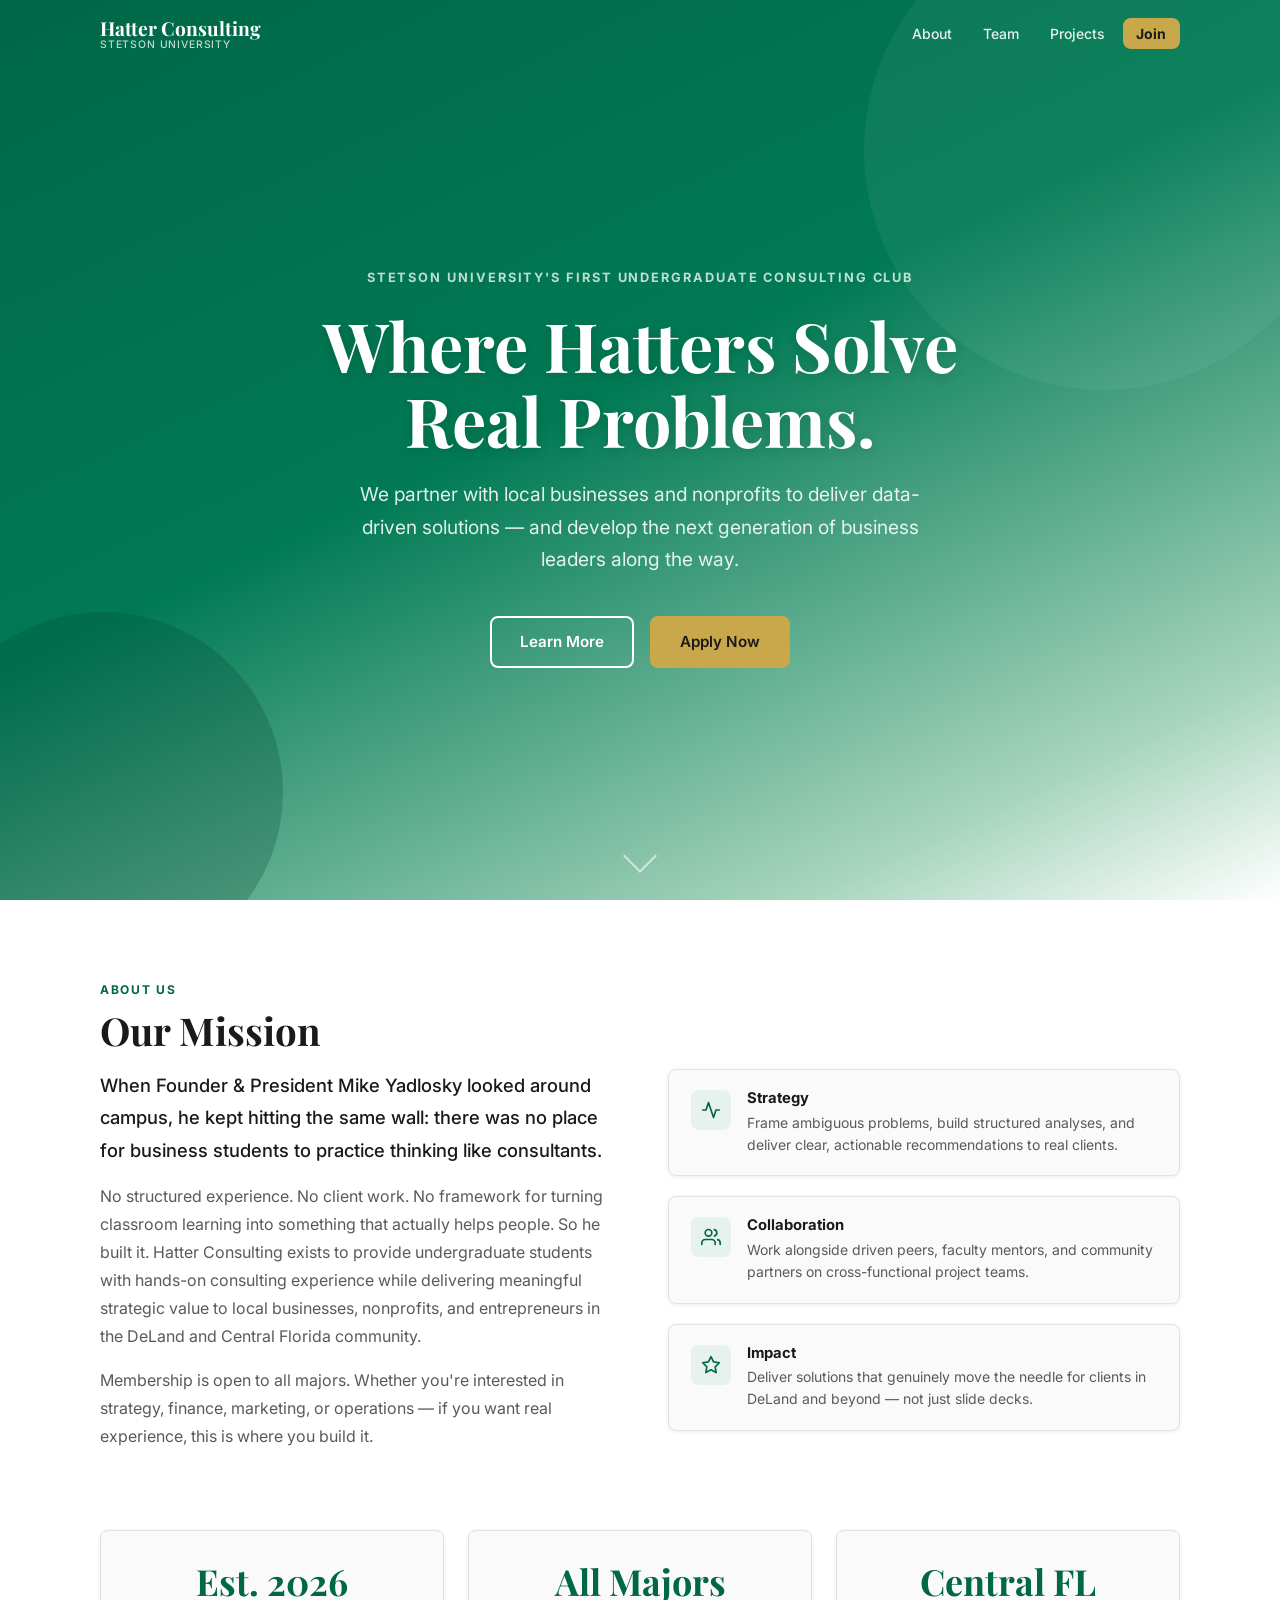
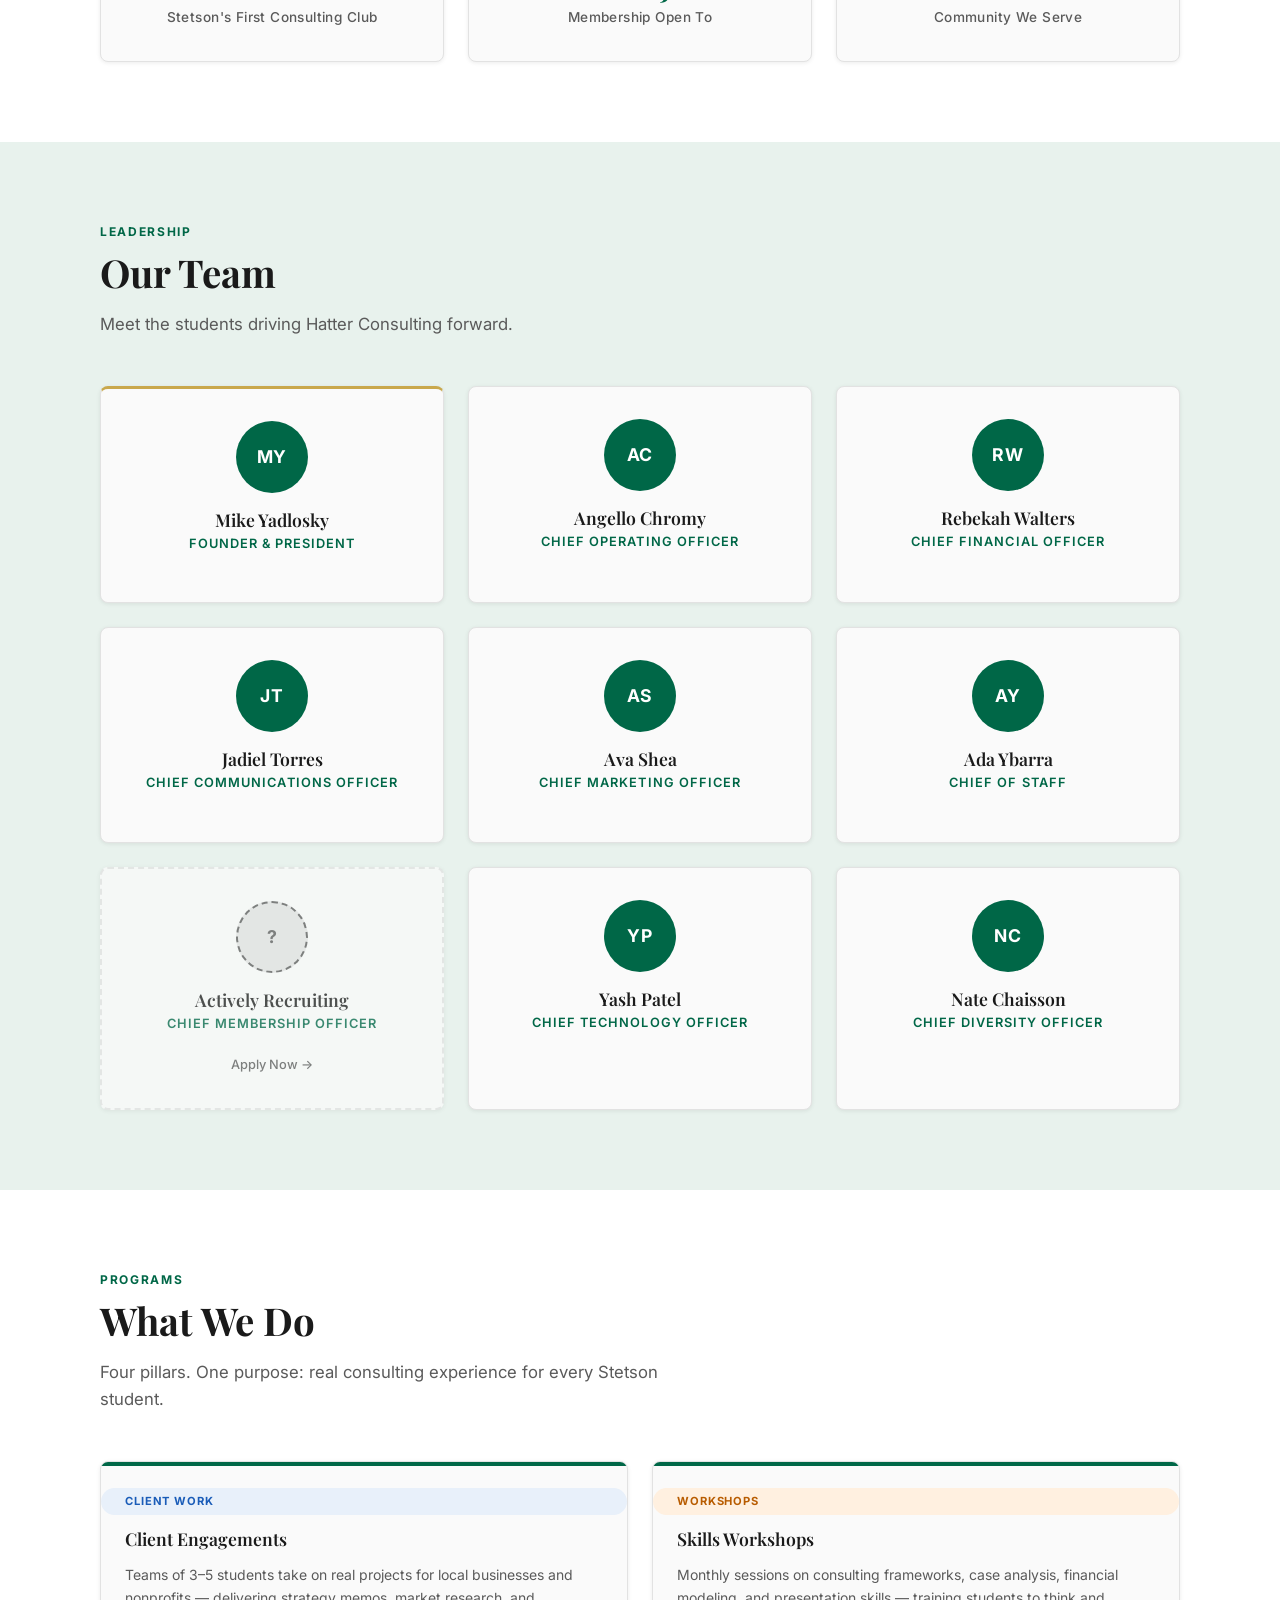
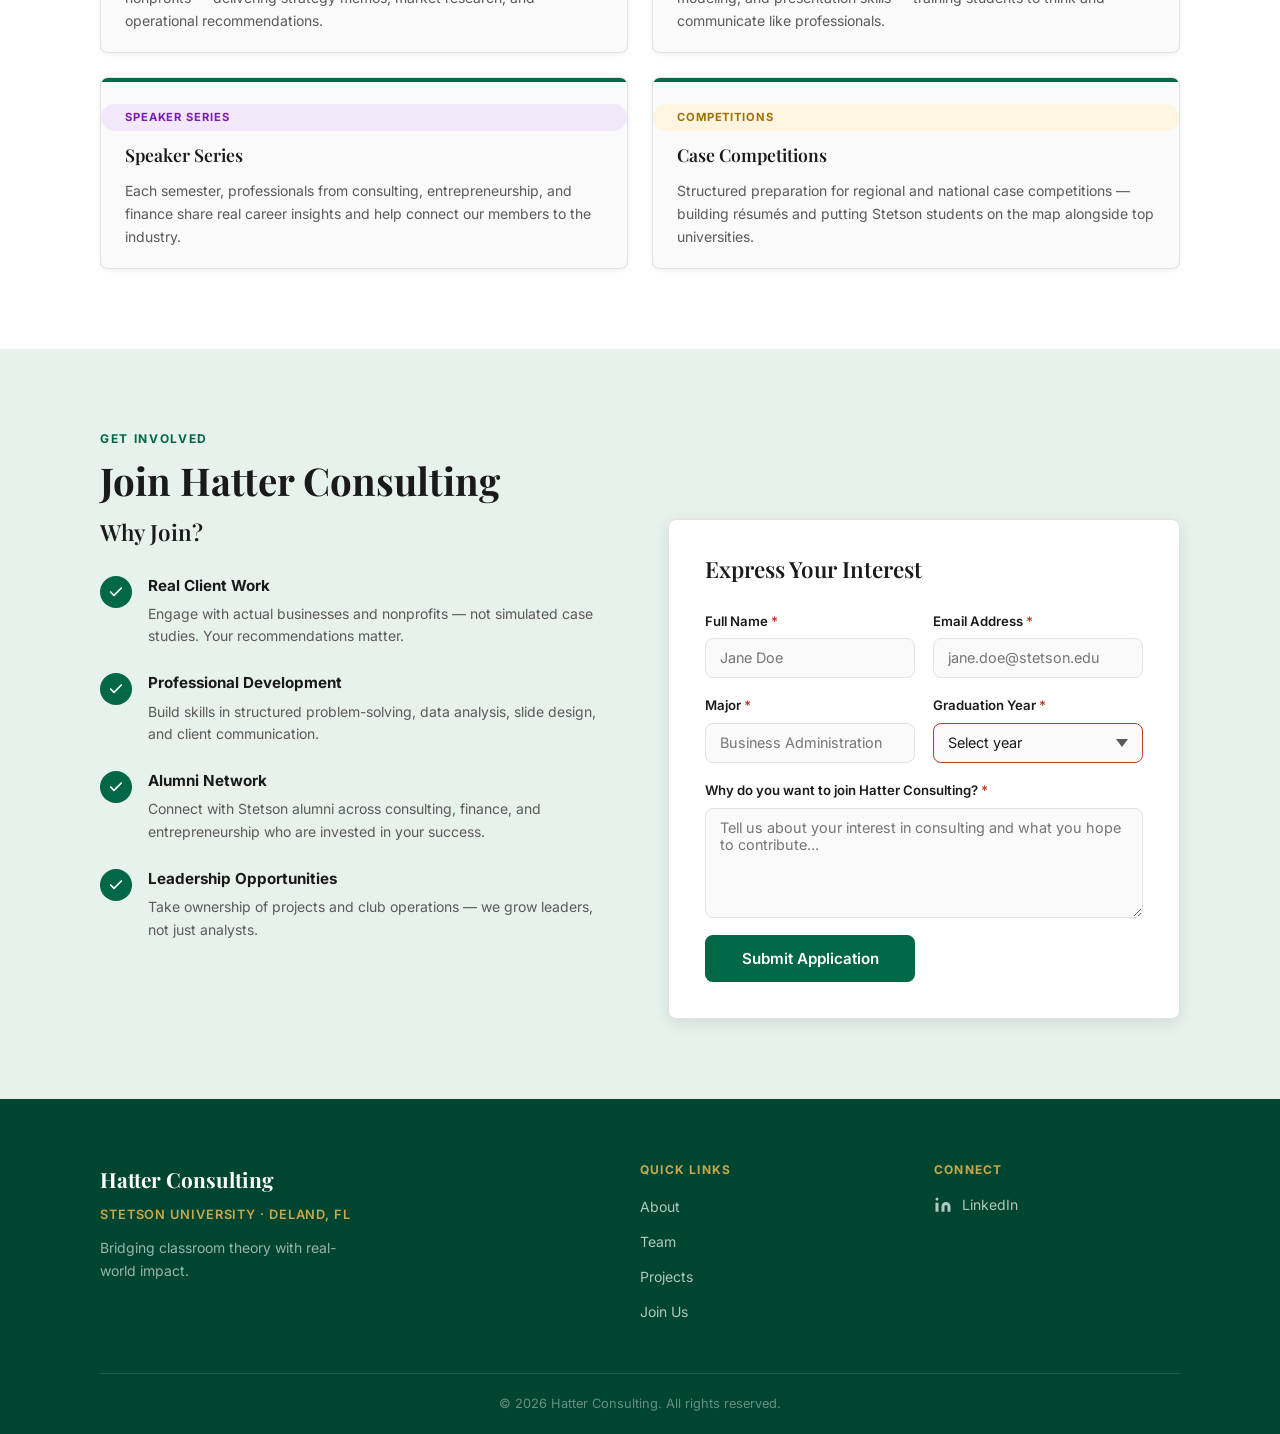
==== index.html @ ca713c76 "Remove per-member LinkedIn links and Instagram from site Not all board members have LinkedIn profile" ====
<!DOCTYPE html>
<html lang="en">
<head>
  <meta charset="UTF-8" />
  <meta name="viewport" content="width=device-width, initial-scale=1.0" />
  <title>Hatter Consulting | Stetson University</title>
  <meta name="description" content="Hatter Consulting is Stetson University's first undergraduate consulting club, bridging classroom theory with real-world business challenges." />
  <link rel="preconnect" href="https://fonts.googleapis.com" />
  <link rel="preconnect" href="https://fonts.gstatic.com" crossorigin />
  <link href="https://fonts.googleapis.com/css2?family=Inter:wght@300;400;500;600;700&family=Playfair+Display:wght@400;600;700&display=swap" rel="stylesheet" />
  <link rel="stylesheet" href="styles.css" />
</head>
<body>

  <!-- ===== NAVIGATION ===== -->
  <header class="site-header" id="site-header">
    <nav class="nav-container">
      <a href="#" class="nav-brand">
        <span class="brand-name">Hatter Consulting</span>
        <span class="brand-tagline">Stetson University</span>
      </a>
      <button class="hamburger" id="hamburger" aria-label="Toggle navigation" aria-expanded="false">
        <span class="bar"></span>
        <span class="bar"></span>
        <span class="bar"></span>
      </button>
      <ul class="nav-links" id="nav-links">
        <li><a href="#about" class="nav-link">About</a></li>
        <li><a href="#team" class="nav-link">Team</a></li>
        <li><a href="#projects" class="nav-link">Projects</a></li>
        <li><a href="#join" class="nav-link nav-link--cta">Join</a></li>
      </ul>
    </nav>
  </header>

  <main>

    <!-- ===== HERO ===== -->
    <section class="hero" id="hero">
      <div class="hero-content">
        <p class="hero-eyebrow">Stetson University's First Undergraduate Consulting Club</p>
        <h1 class="hero-headline">Where Hatters Solve<br />Real Problems.</h1>
        <p class="hero-sub">We partner with local businesses and nonprofits to deliver data-driven solutions — and develop the next generation of business leaders along the way.</p>
        <div class="hero-actions">
          <a href="#about" class="btn btn--outline">Learn More</a>
          <a href="#join" class="btn btn--gold">Apply Now</a>
        </div>
      </div>
      <div class="hero-scroll-hint" aria-hidden="true">
        <span class="scroll-arrow"></span>
      </div>
    </section>

    <!-- ===== ABOUT / MISSION ===== -->
    <section class="section section--white" id="about">
      <div class="container">
        <div class="section-label">About Us</div>
        <h2 class="section-heading">Our Mission</h2>

        <div class="about-grid">
          <div class="about-text">
            <p class="about-lead">When Founder & President Mike Yadlosky looked around campus, he kept hitting the same wall: there was no place for business students to practice thinking like consultants.</p>
            <p>No structured experience. No client work. No framework for turning classroom learning into something that actually helps people. So he built it. Hatter Consulting exists to provide undergraduate students with hands-on consulting experience while delivering meaningful strategic value to local businesses, nonprofits, and entrepreneurs in the DeLand and Central Florida community.</p>
            <p>Membership is open to all majors. Whether you're interested in strategy, finance, marketing, or operations — if you want real experience, this is where you build it.</p>
          </div>

          <div class="feature-cards">
            <div class="feature-card">
              <div class="feature-icon" aria-hidden="true">
                <svg viewBox="0 0 24 24" fill="none" stroke="currentColor" stroke-width="2" stroke-linecap="round" stroke-linejoin="round">
                  <polyline points="22 12 18 12 15 21 9 3 6 12 2 12"></polyline>
                </svg>
              </div>
              <div>
                <h3 class="feature-title">Strategy</h3>
                <p class="feature-desc">Frame ambiguous problems, build structured analyses, and deliver clear, actionable recommendations to real clients.</p>
              </div>
            </div>
            <div class="feature-card">
              <div class="feature-icon" aria-hidden="true">
                <svg viewBox="0 0 24 24" fill="none" stroke="currentColor" stroke-width="2" stroke-linecap="round" stroke-linejoin="round">
                  <path d="M17 21v-2a4 4 0 0 0-4-4H5a4 4 0 0 0-4 4v2"></path>
                  <circle cx="9" cy="7" r="4"></circle>
                  <path d="M23 21v-2a4 4 0 0 0-3-3.87"></path>
                  <path d="M16 3.13a4 4 0 0 1 0 7.75"></path>
                </svg>
              </div>
              <div>
                <h3 class="feature-title">Collaboration</h3>
                <p class="feature-desc">Work alongside driven peers, faculty mentors, and community partners on cross-functional project teams.</p>
              </div>
            </div>
            <div class="feature-card">
              <div class="feature-icon" aria-hidden="true">
                <svg viewBox="0 0 24 24" fill="none" stroke="currentColor" stroke-width="2" stroke-linecap="round" stroke-linejoin="round">
                  <polygon points="12 2 15.09 8.26 22 9.27 17 14.14 18.18 21.02 12 17.77 5.82 21.02 7 14.14 2 9.27 8.91 8.26 12 2"></polygon>
                </svg>
              </div>
              <div>
                <h3 class="feature-title">Impact</h3>
                <p class="feature-desc">Deliver solutions that genuinely move the needle for clients in DeLand and beyond — not just slide decks.</p>
              </div>
            </div>
          </div>
        </div>

        <!-- Stats -->
        <div class="stats-row">
          <div class="stat-card">
            <span class="stat-number">Est. 2026</span>
            <span class="stat-label">Stetson's First Consulting Club</span>
          </div>
          <div class="stat-card">
            <span class="stat-number">All Majors</span>
            <span class="stat-label">Membership Open To</span>
          </div>
          <div class="stat-card">
            <span class="stat-number">Central FL</span>
            <span class="stat-label">Community We Serve</span>
          </div>
        </div>
      </div>
    </section>

    <!-- ===== TEAM / LEADERSHIP ===== -->
    <section class="section section--tint" id="team">
      <div class="container">
        <div class="section-label">Leadership</div>
        <h2 class="section-heading">Our Team</h2>
        <p class="section-sub">Meet the students driving Hatter Consulting forward.</p>

        <div class="team-grid">

          <div class="team-card team-card--founder">
            <div class="avatar avatar--green">MY</div>
            <h3 class="team-name">Mike Yadlosky</h3>
            <p class="team-title">Founder &amp; President</p>
          </div>

          <div class="team-card">
            <div class="avatar avatar--green">AC</div>
            <h3 class="team-name">Angello Chromy</h3>
            <p class="team-title">Chief Operating Officer</p>
          </div>

          <div class="team-card">
            <div class="avatar avatar--green">RW</div>
            <h3 class="team-name">Rebekah Walters</h3>
            <p class="team-title">Chief Financial Officer</p>
          </div>

          <div class="team-card">
            <div class="avatar avatar--green">JT</div>
            <h3 class="team-name">Jadiel Torres</h3>
            <p class="team-title">Chief Communications Officer</p>
          </div>

          <div class="team-card">
            <div class="avatar avatar--green">AS</div>
            <h3 class="team-name">Ava Shea</h3>
            <p class="team-title">Chief Marketing Officer</p>
          </div>

          <div class="team-card">
            <div class="avatar avatar--green">AY</div>
            <h3 class="team-name">Ada Ybarra</h3>
            <p class="team-title">Chief of Staff</p>
          </div>

          <div class="team-card team-card--recruiting">
            <div class="avatar avatar--recruiting">?</div>
            <h3 class="team-name">Actively Recruiting</h3>
            <p class="team-title">Chief Membership Officer</p>
            <a href="#join" class="linkedin-link">Apply Now →</a>
          </div>

          <div class="team-card">
            <div class="avatar avatar--green">YP</div>
            <h3 class="team-name">Yash Patel</h3>
            <p class="team-title">Chief Technology Officer</p>
          </div>

          <div class="team-card">
            <div class="avatar avatar--green">NC</div>
            <h3 class="team-name">Nate Chaisson</h3>
            <p class="team-title">Chief Diversity Officer</p>
          </div>

        </div>
      </div>
    </section>

    <!-- ===== PROJECTS / CASE STUDIES ===== -->
    <section class="section section--white" id="projects">
      <div class="container">
        <div class="section-label">Programs</div>
        <h2 class="section-heading">What We Do</h2>
        <p class="section-sub">Four pillars. One purpose: real consulting experience for every Stetson student.</p>

        <div class="projects-grid pillars-grid">

          <div class="project-card">
            <div class="project-accent"></div>
            <span class="project-badge project-badge--strategy">Client Work</span>
            <h3 class="project-title">Client Engagements</h3>
            <p class="project-desc">Teams of 3–5 students take on real projects for local businesses and nonprofits — delivering strategy memos, market research, and operational recommendations.</p>
          </div>

          <div class="project-card">
            <div class="project-accent"></div>
            <span class="project-badge project-badge--operations">Workshops</span>
            <h3 class="project-title">Skills Workshops</h3>
            <p class="project-desc">Monthly sessions on consulting frameworks, case analysis, financial modeling, and presentation skills — training students to think and communicate like professionals.</p>
          </div>

          <div class="project-card">
            <div class="project-accent"></div>
            <span class="project-badge project-badge--marketing">Speaker Series</span>
            <h3 class="project-title">Speaker Series</h3>
            <p class="project-desc">Each semester, professionals from consulting, entrepreneurship, and finance share real career insights and help connect our members to the industry.</p>
          </div>

          <div class="project-card">
            <div class="project-accent"></div>
            <span class="project-badge project-badge--competition">Competitions</span>
            <h3 class="project-title">Case Competitions</h3>
            <p class="project-desc">Structured preparation for regional and national case competitions — building résumés and putting Stetson students on the map alongside top universities.</p>
          </div>

        </div>
      </div>
    </section>

    <!-- ===== JOIN / APPLY ===== -->
    <section class="section section--tint" id="join">
      <div class="container">
        <div class="section-label">Get Involved</div>
        <h2 class="section-heading">Join Hatter Consulting</h2>

        <div class="join-grid">

          <div class="join-reasons">
            <h3 class="join-sub-heading">Why Join?</h3>
            <ul class="reasons-list">
              <li class="reason-item">
                <span class="reason-icon" aria-hidden="true">
                  <svg viewBox="0 0 24 24" fill="none" stroke="currentColor" stroke-width="2.5" stroke-linecap="round" stroke-linejoin="round">
                    <polyline points="20 6 9 17 4 12"></polyline>
                  </svg>
                </span>
                <div>
                  <strong>Real Client Work</strong>
                  <p>Engage with actual businesses and nonprofits — not simulated case studies. Your recommendations matter.</p>
                </div>
              </li>
              <li class="reason-item">
                <span class="reason-icon" aria-hidden="true">
                  <svg viewBox="0 0 24 24" fill="none" stroke="currentColor" stroke-width="2.5" stroke-linecap="round" stroke-linejoin="round">
                    <polyline points="20 6 9 17 4 12"></polyline>
                  </svg>
                </span>
                <div>
                  <strong>Professional Development</strong>
                  <p>Build skills in structured problem-solving, data analysis, slide design, and client communication.</p>
                </div>
              </li>
              <li class="reason-item">
                <span class="reason-icon" aria-hidden="true">
                  <svg viewBox="0 0 24 24" fill="none" stroke="currentColor" stroke-width="2.5" stroke-linecap="round" stroke-linejoin="round">
                    <polyline points="20 6 9 17 4 12"></polyline>
                  </svg>
                </span>
                <div>
                  <strong>Alumni Network</strong>
                  <p>Connect with Stetson alumni across consulting, finance, and entrepreneurship who are invested in your success.</p>
                </div>
              </li>
              <li class="reason-item">
                <span class="reason-icon" aria-hidden="true">
                  <svg viewBox="0 0 24 24" fill="none" stroke="currentColor" stroke-width="2.5" stroke-linecap="round" stroke-linejoin="round">
                    <polyline points="20 6 9 17 4 12"></polyline>
                  </svg>
                </span>
                <div>
                  <strong>Leadership Opportunities</strong>
                  <p>Take ownership of projects and club operations — we grow leaders, not just analysts.</p>
                </div>
              </li>
            </ul>
          </div>

          <div class="join-form-wrapper">
            <h3 class="join-sub-heading">Express Your Interest</h3>
            <form class="join-form" id="join-form" novalidate>

              <div class="form-group">
                <label for="full-name" class="form-label">Full Name <span class="required" aria-hidden="true">*</span></label>
                <input type="text" id="full-name" name="full-name" class="form-input" placeholder="Jane Doe" required autocomplete="name" />
              </div>

              <div class="form-group">
                <label for="email" class="form-label">Email Address <span class="required" aria-hidden="true">*</span></label>
                <input type="email" id="email" name="email" class="form-input" placeholder="jane.doe@stetson.edu" required autocomplete="email" />
              </div>

              <div class="form-group">
                <label for="major" class="form-label">Major <span class="required" aria-hidden="true">*</span></label>
                <input type="text" id="major" name="major" class="form-input" placeholder="Business Administration" required />
              </div>

              <div class="form-group">
                <label for="grad-year" class="form-label">Graduation Year <span class="required" aria-hidden="true">*</span></label>
                <select id="grad-year" name="grad-year" class="form-select" required>
                  <option value="" disabled selected>Select year</option>
                  <option value="2025">2025</option>
                  <option value="2026">2026</option>
                  <option value="2027">2027</option>
                  <option value="2028">2028</option>
                  <option value="2029">2029</option>
                </select>
              </div>

              <div class="form-group form-group--full">
                <label for="why-join" class="form-label">Why do you want to join Hatter Consulting? <span class="required" aria-hidden="true">*</span></label>
                <textarea id="why-join" name="why-join" class="form-textarea" rows="4" placeholder="Tell us about your interest in consulting and what you hope to contribute..." required></textarea>
              </div>

              <button type="submit" class="btn btn--green btn--full">Submit Application</button>
            </form>
          </div>

        </div>
      </div>
    </section>

  </main>

  <!-- ===== FOOTER ===== -->
  <footer class="site-footer">
    <div class="container">
      <div class="footer-grid">

        <div class="footer-brand">
          <span class="footer-wordmark">Hatter Consulting</span>
          <p class="footer-sub">Stetson University · DeLand, FL</p>
          <p class="footer-tagline">Bridging classroom theory with real-world impact.</p>
        </div>

        <nav class="footer-nav" aria-label="Footer navigation">
          <h4 class="footer-nav-heading">Quick Links</h4>
          <ul class="footer-nav-list">
            <li><a href="#about" class="footer-link">About</a></li>
            <li><a href="#team" class="footer-link">Team</a></li>
            <li><a href="#projects" class="footer-link">Projects</a></li>
            <li><a href="#join" class="footer-link">Join Us</a></li>
          </ul>
        </nav>

        <div class="footer-connect">
          <h4 class="footer-nav-heading">Connect</h4>
          <div class="social-links">
            <a href="https://www.linkedin.com/company/hatter-consulting/" class="social-link" aria-label="Hatter Consulting on LinkedIn" target="_blank" rel="noopener noreferrer">
              <svg viewBox="0 0 24 24" fill="currentColor" aria-hidden="true">
                <path d="M16 8a6 6 0 0 1 6 6v7h-4v-7a2 2 0 0 0-2-2 2 2 0 0 0-2 2v7h-4v-7a6 6 0 0 1 6-6z"></path>
                <rect x="2" y="9" width="4" height="12"></rect>
                <circle cx="4" cy="4" r="2"></circle>
              </svg>
              <span>LinkedIn</span>
            </a>
          </div>
        </div>

      </div>

      <div class="footer-bottom">
        <p>&copy; 2026 Hatter Consulting. All rights reserved.</p>
      </div>
    </div>
  </footer>

  <script src="script.js"></script>
</body>
</html>
---- styles.css ----
/* =============================================
   HATTER CONSULTING — styles.css
   Color palette:
     Green:      #006747
     Light tint: #e8f2ed
     Gold:       #c9a84c
     Off-white:  #fafafa
     Dark green: #004530 (footer)
   ============================================= */

/* ---- Reset & Base ---- */
*, *::before, *::after {
  box-sizing: border-box;
  margin: 0;
  padding: 0;
}

html {
  scroll-behavior: smooth;
  font-size: 16px;
}

body {
  font-family: 'Inter', system-ui, -apple-system, sans-serif;
  color: #1a1a1a;
  background-color: #ffffff;
  line-height: 1.6;
  -webkit-font-smoothing: antialiased;
}

h1, h2, h3, h4 {
  font-family: 'Playfair Display', Georgia, serif;
  line-height: 1.2;
}

img {
  max-width: 100%;
  display: block;
}

a {
  color: inherit;
  text-decoration: none;
}

ul {
  list-style: none;
}

/* ---- CSS Custom Properties ---- */
:root {
  --green:       #006747;
  --green-dark:  #004530;
  --green-light: #e8f2ed;
  --green-mid:   #007a54;
  --gold:        #c9a84c;
  --gold-dark:   #b8932e;
  --off-white:   #fafafa;
  --text:        #1a1a1a;
  --text-muted:  #5a5a5a;
  --border:      #e2e2e2;
  --shadow-sm:   0 1px 4px rgba(0,0,0,0.08);
  --shadow-md:   0 4px 16px rgba(0,0,0,0.10);
  --shadow-lg:   0 8px 32px rgba(0,0,0,0.13);
  --radius:      8px;
  --nav-height:  68px;
  --transition:  0.22s ease;
}

/* ---- Container ---- */
.container {
  width: 100%;
  max-width: 1120px;
  margin: 0 auto;
  padding: 0 1.25rem;
}

/* ---- Utility ---- */
.section {
  padding: 5rem 0;
}

.section--white {
  background-color: #ffffff;
}

.section--tint {
  background-color: var(--green-light);
}

.section-label {
  font-family: 'Inter', sans-serif;
  font-size: 0.75rem;
  font-weight: 700;
  letter-spacing: 0.14em;
  text-transform: uppercase;
  color: var(--green);
  margin-bottom: 0.5rem;
}

.section-heading {
  font-size: clamp(1.75rem, 3vw, 2.5rem);
  color: var(--text);
  margin-bottom: 1rem;
}

.section-sub {
  font-size: 1.05rem;
  color: var(--text-muted);
  max-width: 560px;
  margin-bottom: 3rem;
}

/* ---- Buttons ---- */
.btn {
  display: inline-block;
  padding: 0.75rem 1.75rem;
  border-radius: var(--radius);
  font-family: 'Inter', sans-serif;
  font-size: 0.95rem;
  font-weight: 600;
  cursor: pointer;
  transition: background var(--transition), color var(--transition),
              border-color var(--transition), transform var(--transition),
              box-shadow var(--transition);
  border: 2px solid transparent;
  text-align: center;
}

.btn--outline {
  background: transparent;
  border-color: #ffffff;
  color: #ffffff;
}
.btn--outline:hover {
  background: rgba(255,255,255,0.15);
  transform: translateY(-2px);
}

.btn--gold {
  background: var(--gold);
  border-color: var(--gold);
  color: #1a1a1a;
}
.btn--gold:hover {
  background: var(--gold-dark);
  border-color: var(--gold-dark);
  transform: translateY(-2px);
  box-shadow: 0 6px 20px rgba(201,168,76,0.35);
}

.btn--green {
  background: var(--green);
  border-color: var(--green);
  color: #ffffff;
}
.btn--green:hover {
  background: var(--green-dark);
  border-color: var(--green-dark);
  transform: translateY(-2px);
  box-shadow: 0 6px 20px rgba(0,103,71,0.30);
}

.btn--full {
  width: 100%;
}

/* =============================================
   NAVIGATION
   ============================================= */
.site-header {
  position: fixed;
  top: 0;
  left: 0;
  right: 0;
  z-index: 1000;
  height: var(--nav-height);
  transition: background var(--transition), box-shadow var(--transition);
}

.site-header.scrolled {
  background: #ffffff;
  box-shadow: 0 2px 0 var(--green), var(--shadow-sm);
}

.nav-container {
  display: flex;
  align-items: center;
  justify-content: space-between;
  height: 100%;
  max-width: 1120px;
  margin: 0 auto;
  padding: 0 1.25rem;
}

.nav-brand {
  display: flex;
  flex-direction: column;
  line-height: 1.1;
  text-decoration: none;
}

.brand-name {
  font-family: 'Playfair Display', serif;
  font-size: 1.2rem;
  font-weight: 700;
  color: #ffffff;
  transition: color var(--transition);
}

.site-header.scrolled .brand-name {
  color: var(--green);
}

.brand-tagline {
  font-family: 'Inter', sans-serif;
  font-size: 0.65rem;
  font-weight: 500;
  letter-spacing: 0.08em;
  text-transform: uppercase;
  color: rgba(255,255,255,0.75);
  transition: color var(--transition);
}

.site-header.scrolled .brand-tagline {
  color: var(--text-muted);
}

.nav-links {
  display: flex;
  align-items: center;
  gap: 0.25rem;
}

.nav-link {
  font-family: 'Inter', sans-serif;
  font-size: 0.875rem;
  font-weight: 500;
  color: rgba(255,255,255,0.9);
  padding: 0.45rem 0.85rem;
  border-radius: var(--radius);
  transition: color var(--transition), background var(--transition);
  text-decoration: none;
}

.nav-link:hover {
  color: #ffffff;
  background: rgba(255,255,255,0.12);
}

.site-header.scrolled .nav-link {
  color: var(--text);
}

.site-header.scrolled .nav-link:hover {
  color: var(--green);
  background: var(--green-light);
}

.nav-link--cta {
  background: var(--gold);
  color: #1a1a1a !important;
  font-weight: 600;
}

.nav-link--cta:hover {
  background: var(--gold-dark) !important;
  color: #1a1a1a !important;
}

/* Hamburger */
.hamburger {
  display: none;
  flex-direction: column;
  justify-content: center;
  gap: 5px;
  background: none;
  border: none;
  cursor: pointer;
  padding: 0.4rem;
  border-radius: 4px;
  transition: background var(--transition);
}

.hamburger:hover {
  background: rgba(255,255,255,0.12);
}

.site-header.scrolled .hamburger:hover {
  background: var(--green-light);
}

.bar {
  display: block;
  width: 22px;
  height: 2px;
  background: #ffffff;
  border-radius: 2px;
  transition: transform var(--transition), opacity var(--transition), background var(--transition);
}

.site-header.scrolled .bar {
  background: var(--text);
}

.hamburger.open .bar:nth-child(1) {
  transform: translateY(7px) rotate(45deg);
}
.hamburger.open .bar:nth-child(2) {
  opacity: 0;
}
.hamburger.open .bar:nth-child(3) {
  transform: translateY(-7px) rotate(-45deg);
}

/* =============================================
   HERO
   ============================================= */
.hero {
  min-height: 100vh;
  display: flex;
  align-items: center;
  justify-content: center;
  position: relative;
  background: linear-gradient(155deg, var(--green) 0%, var(--green-mid) 45%, #a8d5be 85%, #ffffff 100%);
  overflow: hidden;
  padding: calc(var(--nav-height) + 2rem) 1.25rem 4rem;
  text-align: center;
}

/* Decorative background shapes */
.hero::before {
  content: '';
  position: absolute;
  top: -10%;
  right: -5%;
  width: 480px;
  height: 480px;
  background: rgba(255,255,255,0.05);
  border-radius: 50%;
  pointer-events: none;
}

.hero::after {
  content: '';
  position: absolute;
  bottom: -8%;
  left: -6%;
  width: 360px;
  height: 360px;
  background: rgba(0,69,48,0.25);
  border-radius: 50%;
  pointer-events: none;
}

.hero-content {
  position: relative;
  z-index: 1;
  max-width: 760px;
  margin: 0 auto;
}

.hero-eyebrow {
  font-family: 'Inter', sans-serif;
  font-size: 0.8rem;
  font-weight: 700;
  letter-spacing: 0.15em;
  text-transform: uppercase;
  color: rgba(255,255,255,0.75);
  margin-bottom: 1.25rem;
}

.hero-headline {
  font-size: clamp(2.5rem, 6vw, 4.25rem);
  font-weight: 700;
  color: #ffffff;
  margin-bottom: 1.25rem;
  line-height: 1.1;
  text-shadow: 0 2px 12px rgba(0,0,0,0.15);
}

.hero-sub {
  font-size: clamp(1rem, 2vw, 1.2rem);
  color: rgba(255,255,255,0.88);
  max-width: 560px;
  margin: 0 auto 2.5rem;
  line-height: 1.7;
}

.hero-actions {
  display: flex;
  gap: 1rem;
  justify-content: center;
  flex-wrap: wrap;
}

/* Scroll hint */
.hero-scroll-hint {
  position: absolute;
  bottom: 2rem;
  left: 50%;
  transform: translateX(-50%);
  z-index: 1;
}

.scroll-arrow {
  display: block;
  width: 24px;
  height: 24px;
  border-right: 2px solid rgba(255,255,255,0.6);
  border-bottom: 2px solid rgba(255,255,255,0.6);
  transform: rotate(45deg);
  animation: bounce 1.6s infinite;
  margin: 0 auto;
}

@keyframes bounce {
  0%, 100% { transform: rotate(45deg) translateY(0); opacity: 1; }
  50%       { transform: rotate(45deg) translateY(6px); opacity: 0.5; }
}

/* =============================================
   ABOUT / MISSION
   ============================================= */
.about-grid {
  display: grid;
  grid-template-columns: 1fr 1fr;
  gap: 3.5rem;
  align-items: start;
  margin-bottom: 4rem;
}

.about-text p {
  color: var(--text-muted);
  margin-bottom: 1rem;
  line-height: 1.75;
}

.about-lead {
  font-size: 1.15rem !important;
  color: var(--text) !important;
  font-weight: 500;
}

/* Feature cards */
.feature-cards {
  display: flex;
  flex-direction: column;
  gap: 1.25rem;
}

.feature-card {
  background: var(--off-white);
  border-radius: var(--radius);
  padding: 1.25rem 1.35rem;
  display: flex;
  gap: 1rem;
  align-items: flex-start;
  box-shadow: var(--shadow-sm);
  transition: transform var(--transition), box-shadow var(--transition);
  border: 1px solid var(--border);
}

.feature-card:hover {
  transform: translateY(-3px);
  box-shadow: var(--shadow-md);
}

.feature-icon {
  flex-shrink: 0;
  width: 40px;
  height: 40px;
  background: var(--green-light);
  border-radius: 8px;
  display: flex;
  align-items: center;
  justify-content: center;
  color: var(--green);
}

.feature-icon svg {
  width: 20px;
  height: 20px;
}

.feature-title {
  font-family: 'Inter', sans-serif;
  font-size: 0.925rem;
  font-weight: 700;
  color: var(--text);
  margin-bottom: 0.25rem;
}

.feature-desc {
  font-size: 0.875rem;
  color: var(--text-muted);
  line-height: 1.55;
}

/* Stats */
.stats-row {
  display: grid;
  grid-template-columns: repeat(3, 1fr);
  gap: 1.5rem;
}

.stat-card {
  background: var(--off-white);
  border-radius: var(--radius);
  padding: 2rem 1.5rem;
  text-align: center;
  border: 1px solid var(--border);
  box-shadow: var(--shadow-sm);
  transition: transform var(--transition), box-shadow var(--transition);
}

.stat-card:hover {
  transform: translateY(-3px);
  box-shadow: var(--shadow-md);
}

.stat-number {
  display: block;
  font-family: 'Playfair Display', serif;
  font-size: 2.25rem;
  font-weight: 700;
  color: var(--green);
  line-height: 1;
  margin-bottom: 0.5rem;
}

.stat-label {
  display: block;
  font-family: 'Inter', sans-serif;
  font-size: 0.85rem;
  font-weight: 500;
  color: var(--text-muted);
  letter-spacing: 0.03em;
}

/* =============================================
   TEAM / LEADERSHIP
   ============================================= */
.team-grid {
  display: grid;
  grid-template-columns: repeat(3, 1fr);
  gap: 1.5rem;
}

.team-card {
  background: var(--off-white);
  border-radius: var(--radius);
  padding: 2rem 1.5rem;
  text-align: center;
  border: 1px solid var(--border);
  box-shadow: var(--shadow-sm);
  transition: transform var(--transition), box-shadow var(--transition);
}

.team-card:hover {
  transform: translateY(-4px);
  box-shadow: var(--shadow-md);
}

.avatar {
  width: 72px;
  height: 72px;
  border-radius: 50%;
  display: flex;
  align-items: center;
  justify-content: center;
  font-family: 'Inter', sans-serif;
  font-size: 1.1rem;
  font-weight: 700;
  letter-spacing: 0.03em;
  margin: 0 auto 1rem;
}

.avatar--green {
  background: var(--green);
  color: #ffffff;
}

.avatar--recruiting {
  background: var(--border);
  color: var(--text-muted);
  border: 2px dashed var(--text-muted);
}

.team-card--recruiting {
  border: 2px dashed var(--border);
  opacity: 0.75;
}

.team-card--founder {
  border-top: 3px solid var(--gold);
}

.team-name {
  font-family: 'Playfair Display', serif;
  font-size: 1.1rem;
  font-weight: 600;
  color: var(--text);
  margin-bottom: 0.25rem;
}

.team-title {
  font-family: 'Inter', sans-serif;
  font-size: 0.8rem;
  font-weight: 600;
  text-transform: uppercase;
  letter-spacing: 0.08em;
  color: var(--green);
  margin-bottom: 1rem;
}

.linkedin-link {
  display: inline-flex;
  align-items: center;
  gap: 0.4rem;
  font-family: 'Inter', sans-serif;
  font-size: 0.8rem;
  font-weight: 500;
  color: var(--text-muted);
  text-decoration: none;
  transition: color var(--transition);
}

.linkedin-link svg {
  width: 15px;
  height: 15px;
}

.linkedin-link:hover {
  color: var(--green);
}

/* =============================================
   PROJECTS
   ============================================= */
.projects-grid {
  display: grid;
  grid-template-columns: repeat(3, 1fr);
}

.pillars-grid {
  grid-template-columns: repeat(2, 1fr);
  gap: 1.5rem;
}

.project-card {
  background: var(--off-white);
  border-radius: var(--radius);
  overflow: hidden;
  border: 1px solid var(--border);
  box-shadow: var(--shadow-sm);
  display: flex;
  flex-direction: column;
  transition: transform var(--transition), box-shadow var(--transition);
}

.project-card:hover {
  transform: translateY(-4px);
  box-shadow: var(--shadow-md);
}

.project-accent {
  height: 4px;
  background: var(--green);
}

.project-card > *:not(.project-accent) {
  padding-left: 1.5rem;
  padding-right: 1.5rem;
}

.project-badge {
  display: inline-block;
  margin-top: 1.35rem;
  padding: 0.3rem 0.8rem;
  border-radius: 99px;
  font-family: 'Inter', sans-serif;
  font-size: 0.7rem;
  font-weight: 700;
  letter-spacing: 0.08em;
  text-transform: uppercase;
  margin-bottom: 0.75rem;
}

.project-badge--strategy {
  background: #e8f0fa;
  color: #1a5cb8;
}

.project-badge--operations {
  background: #fff0e0;
  color: #b85c00;
}

.project-badge--marketing {
  background: #f3e8fa;
  color: #7b1ab8;
}

.project-badge--competition {
  background: #fdf5e0;
  color: #a07000;
}

.project-title {
  font-family: 'Playfair Display', serif;
  font-size: 1.1rem;
  font-weight: 600;
  color: var(--text);
  margin-bottom: 0.75rem;
  line-height: 1.35;
}

.project-desc {
  font-size: 0.875rem;
  color: var(--text-muted);
  line-height: 1.65;
  flex: 1;
  margin-bottom: 1.25rem;
}

.project-link {
  display: inline-block;
  font-family: 'Inter', sans-serif;
  font-size: 0.875rem;
  font-weight: 600;
  color: var(--green);
  text-decoration: none;
  margin-bottom: 1.5rem;
  transition: gap var(--transition), color var(--transition);
}

.project-link:hover {
  color: var(--green-dark);
  text-decoration: underline;
}

/* =============================================
   JOIN / APPLY
   ============================================= */
.join-grid {
  display: grid;
  grid-template-columns: 1fr 1fr;
  gap: 3.5rem;
  align-items: start;
}

.join-sub-heading {
  font-family: 'Playfair Display', serif;
  font-size: 1.4rem;
  font-weight: 600;
  color: var(--text);
  margin-bottom: 1.75rem;
}

.reasons-list {
  display: flex;
  flex-direction: column;
  gap: 1.5rem;
}

.reason-item {
  display: flex;
  gap: 1rem;
  align-items: flex-start;
}

.reason-icon {
  flex-shrink: 0;
  width: 32px;
  height: 32px;
  background: var(--green);
  border-radius: 50%;
  display: flex;
  align-items: center;
  justify-content: center;
  color: #ffffff;
  margin-top: 2px;
}

.reason-icon svg {
  width: 16px;
  height: 16px;
}

.reason-item strong {
  display: block;
  font-family: 'Inter', sans-serif;
  font-size: 0.95rem;
  font-weight: 700;
  color: var(--text);
  margin-bottom: 0.3rem;
}

.reason-item p {
  font-size: 0.875rem;
  color: var(--text-muted);
  line-height: 1.6;
}

/* Form */
.join-form-wrapper {
  background: #ffffff;
  border-radius: var(--radius);
  padding: 2.25rem;
  border: 1px solid var(--border);
  box-shadow: var(--shadow-md);
}

.join-form {
  display: grid;
  grid-template-columns: 1fr 1fr;
  gap: 1.1rem;
}

.form-group {
  display: flex;
  flex-direction: column;
  gap: 0.4rem;
}

.form-group--full {
  grid-column: 1 / -1;
}

.form-label {
  font-family: 'Inter', sans-serif;
  font-size: 0.825rem;
  font-weight: 600;
  color: var(--text);
}

.required {
  color: #c0392b;
}

.form-input,
.form-select,
.form-textarea {
  font-family: 'Inter', sans-serif;
  font-size: 0.9rem;
  color: var(--text);
  background: var(--off-white);
  border: 1.5px solid var(--border);
  border-radius: var(--radius);
  padding: 0.65rem 0.9rem;
  transition: border-color var(--transition), box-shadow var(--transition);
  outline: none;
  width: 100%;
}

.form-input:focus,
.form-select:focus,
.form-textarea:focus {
  border-color: var(--green);
  box-shadow: 0 0 0 3px rgba(0,103,71,0.12);
  background: #ffffff;
}

.form-input:invalid:not(:placeholder-shown),
.form-select:invalid:not(:placeholder-shown),
.form-textarea:invalid:not(:placeholder-shown) {
  border-color: #c0392b;
}

.form-textarea {
  resize: vertical;
  min-height: 110px;
}

.form-select {
  cursor: pointer;
  appearance: none;
  background-image: url("data:image/svg+xml,%3Csvg xmlns='http://www.w3.org/2000/svg' width='12' height='8' viewBox='0 0 12 8'%3E%3Cpath fill='%235a5a5a' d='M6 8L0 0h12z'/%3E%3C/svg%3E");
  background-repeat: no-repeat;
  background-position: right 0.9rem center;
  padding-right: 2.5rem;
}

/* =============================================
   FOOTER
   ============================================= */
.site-footer {
  background: var(--green-dark);
  color: rgba(255,255,255,0.85);
  padding-top: 4rem;
}

.footer-grid {
  display: grid;
  grid-template-columns: 2fr 1fr 1fr;
  gap: 3rem;
  padding-bottom: 3rem;
  border-bottom: 1px solid rgba(255,255,255,0.12);
}

.footer-wordmark {
  display: block;
  font-family: 'Playfair Display', serif;
  font-size: 1.3rem;
  font-weight: 700;
  color: #ffffff;
  margin-bottom: 0.5rem;
}

.footer-sub {
  font-size: 0.8rem;
  font-weight: 600;
  text-transform: uppercase;
  letter-spacing: 0.07em;
  color: var(--gold);
  margin-bottom: 0.75rem;
}

.footer-tagline {
  font-size: 0.875rem;
  color: rgba(255,255,255,0.6);
  line-height: 1.6;
  max-width: 260px;
}

.footer-nav-heading {
  font-family: 'Inter', sans-serif;
  font-size: 0.75rem;
  font-weight: 700;
  letter-spacing: 0.1em;
  text-transform: uppercase;
  color: var(--gold);
  margin-bottom: 1rem;
}

.footer-nav-list {
  display: flex;
  flex-direction: column;
  gap: 0.6rem;
}

.footer-link {
  font-size: 0.875rem;
  color: rgba(255,255,255,0.7);
  text-decoration: none;
  transition: color var(--transition);
}

.footer-link:hover {
  color: #ffffff;
}

.social-links {
  display: flex;
  flex-direction: column;
  gap: 0.75rem;
}

.social-link {
  display: inline-flex;
  align-items: center;
  gap: 0.6rem;
  font-size: 0.875rem;
  color: rgba(255,255,255,0.7);
  text-decoration: none;
  transition: color var(--transition);
}

.social-link:hover {
  color: #ffffff;
}

.social-link svg {
  width: 18px;
  height: 18px;
  flex-shrink: 0;
}

.footer-bottom {
  padding: 1.25rem 0;
  text-align: center;
  font-size: 0.8rem;
  color: rgba(255,255,255,0.4);
}

/* =============================================
   RESPONSIVE — 768px breakpoint
   ============================================= */
@media (max-width: 768px) {

  :root {
    --nav-height: 60px;
  }

  /* Nav */
  .hamburger {
    display: flex;
    z-index: 10;
  }

  .nav-links {
    position: fixed;
    top: var(--nav-height);
    left: 0;
    right: 0;
    background: #ffffff;
    flex-direction: column;
    align-items: stretch;
    padding: 1rem 1.25rem 1.5rem;
    gap: 0.25rem;
    box-shadow: var(--shadow-md);
    transform: translateY(-120%);
    opacity: 0;
    transition: transform 0.28s ease, opacity 0.28s ease;
    pointer-events: none;
  }

  .nav-links.open {
    transform: translateY(0);
    opacity: 1;
    pointer-events: auto;
  }

  .nav-link {
    color: var(--text) !important;
    padding: 0.75rem 1rem;
    border-radius: var(--radius);
  }

  .nav-link:hover {
    background: var(--green-light) !important;
    color: var(--green) !important;
  }

  .nav-link--cta {
    text-align: center;
    margin-top: 0.5rem;
  }

  /* About */
  .about-grid {
    grid-template-columns: 1fr;
    gap: 2rem;
  }

  /* Stats */
  .stats-row {
    grid-template-columns: 1fr;
  }

  /* Team */
  .team-grid {
    grid-template-columns: repeat(2, 1fr);
  }

  /* Projects */
  .projects-grid {
    grid-template-columns: 1fr;
  }

  /* Join */
  .join-grid {
    grid-template-columns: 1fr;
    gap: 2.5rem;
  }

  .join-form {
    grid-template-columns: 1fr;
  }

  /* Footer */
  .footer-grid {
    grid-template-columns: 1fr;
    gap: 2rem;
  }
}

/* =============================================
   RESPONSIVE — 1024px breakpoint
   ============================================= */
@media (max-width: 1024px) and (min-width: 769px) {

  .team-grid {
    grid-template-columns: repeat(3, 1fr);
  }

  .about-grid {
    gap: 2rem;
  }

  .projects-grid {
    grid-template-columns: repeat(2, 1fr);
  }

  .stats-row {
    grid-template-columns: repeat(3, 1fr);
  }
}

/* =============================================
   ACCESSIBILITY
   ============================================= */
:focus-visible {
  outline: 3px solid var(--gold);
  outline-offset: 3px;
}

@media (prefers-reduced-motion: reduce) {
  *, *::before, *::after {
    animation-duration: 0.01ms !important;
    transition-duration: 0.01ms !important;
  }
  html {
    scroll-behavior: auto;
  }
}
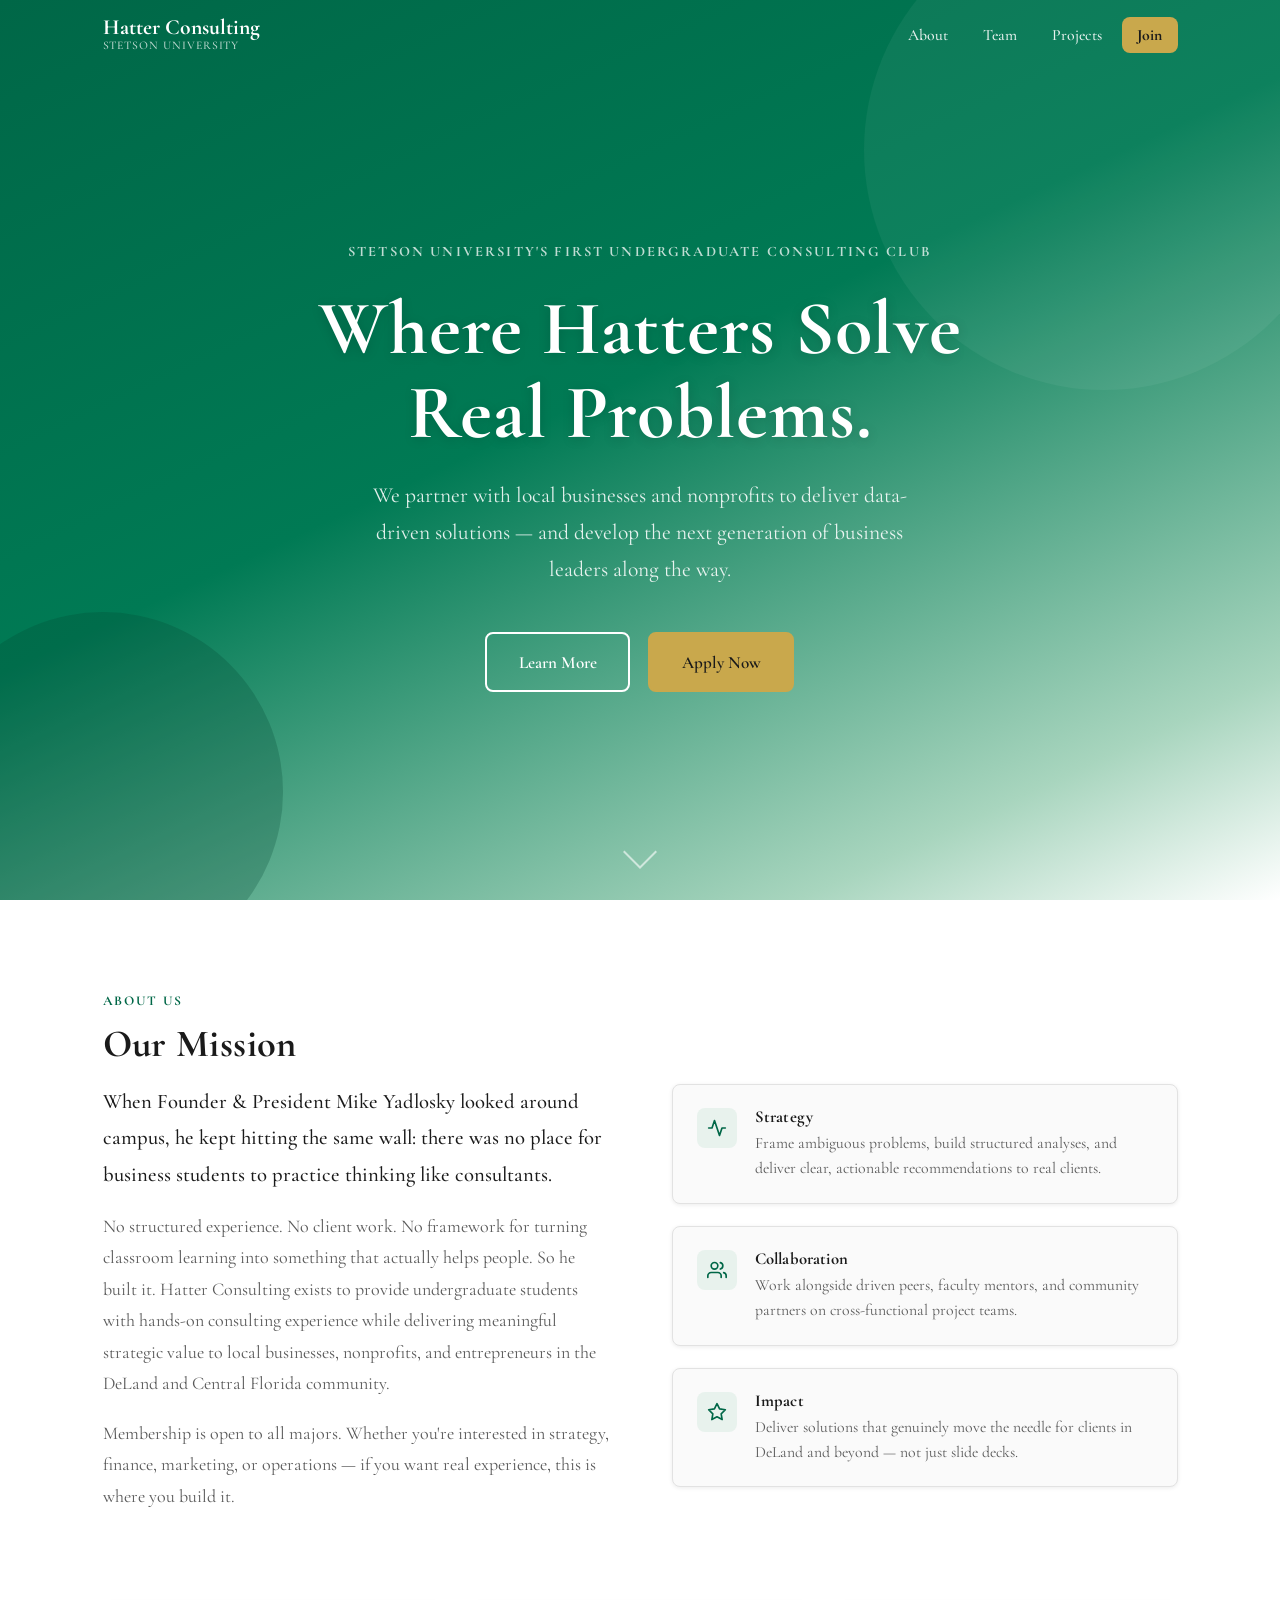
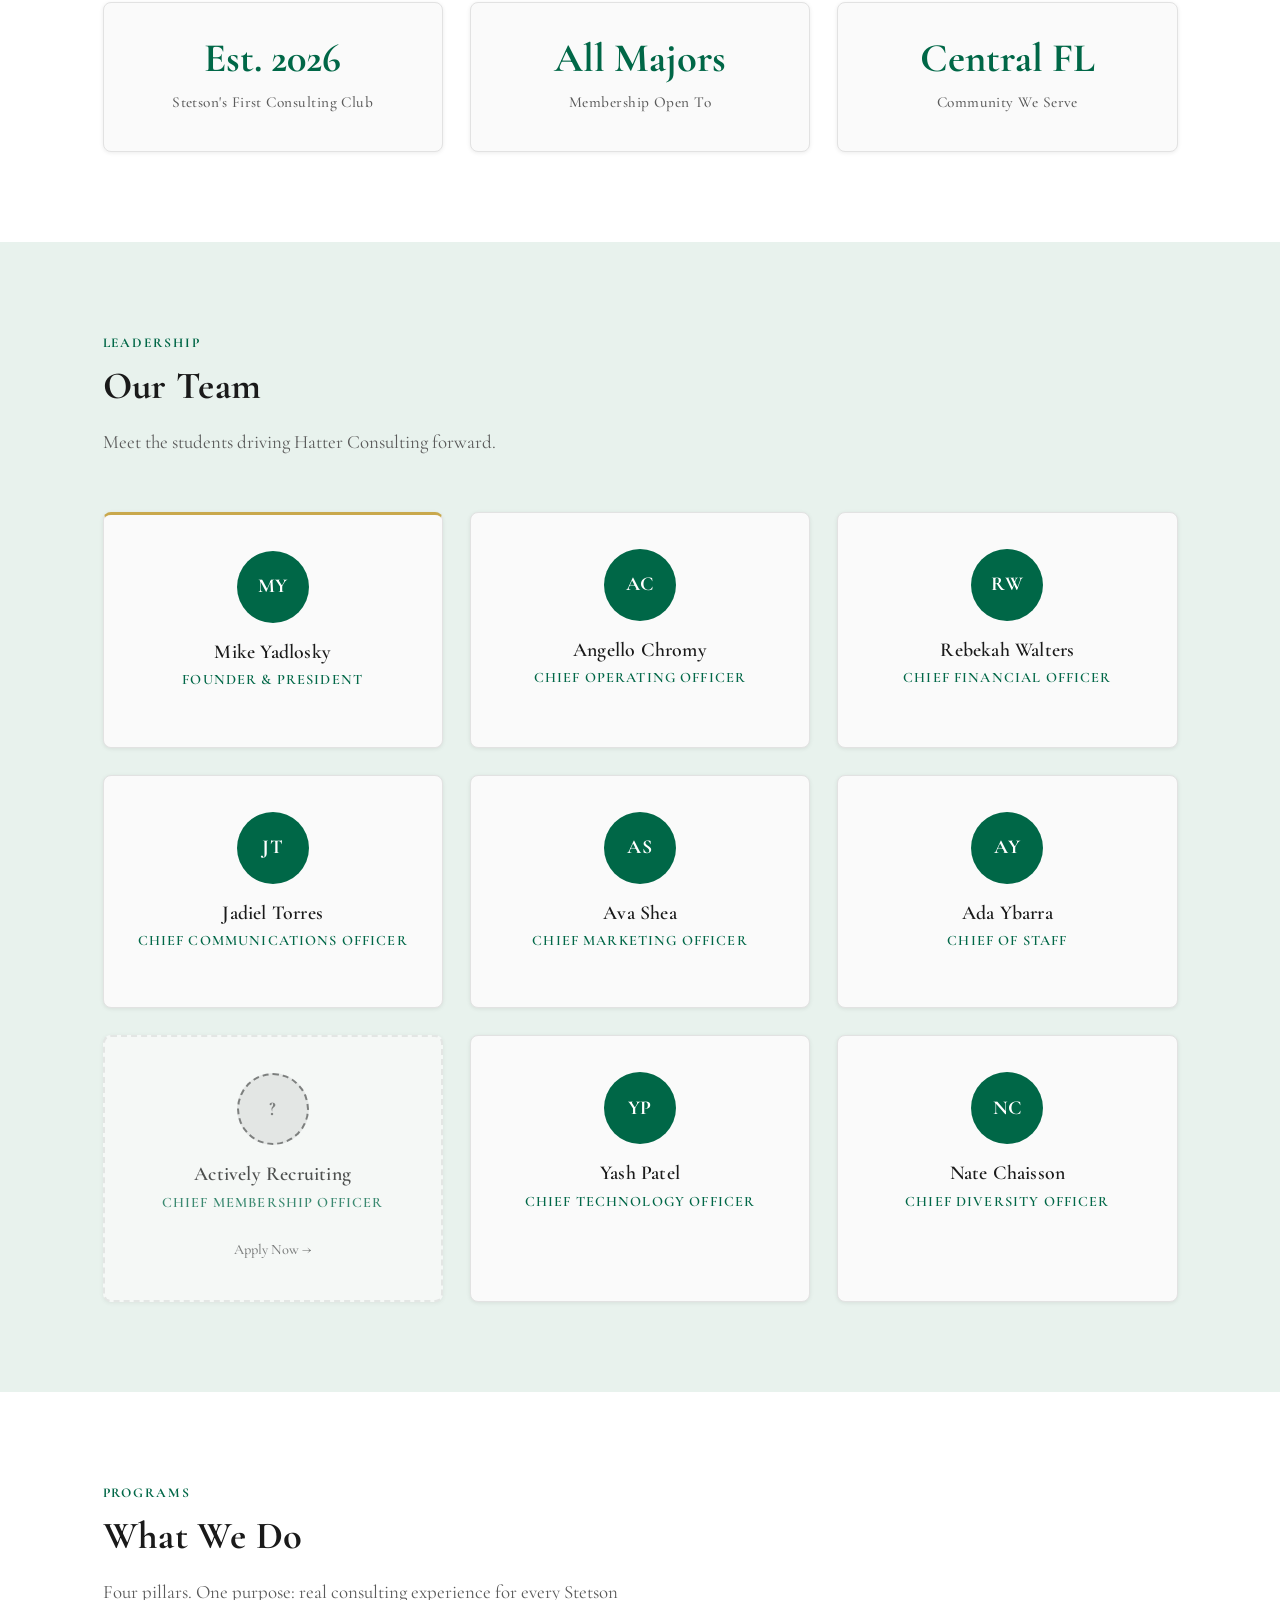
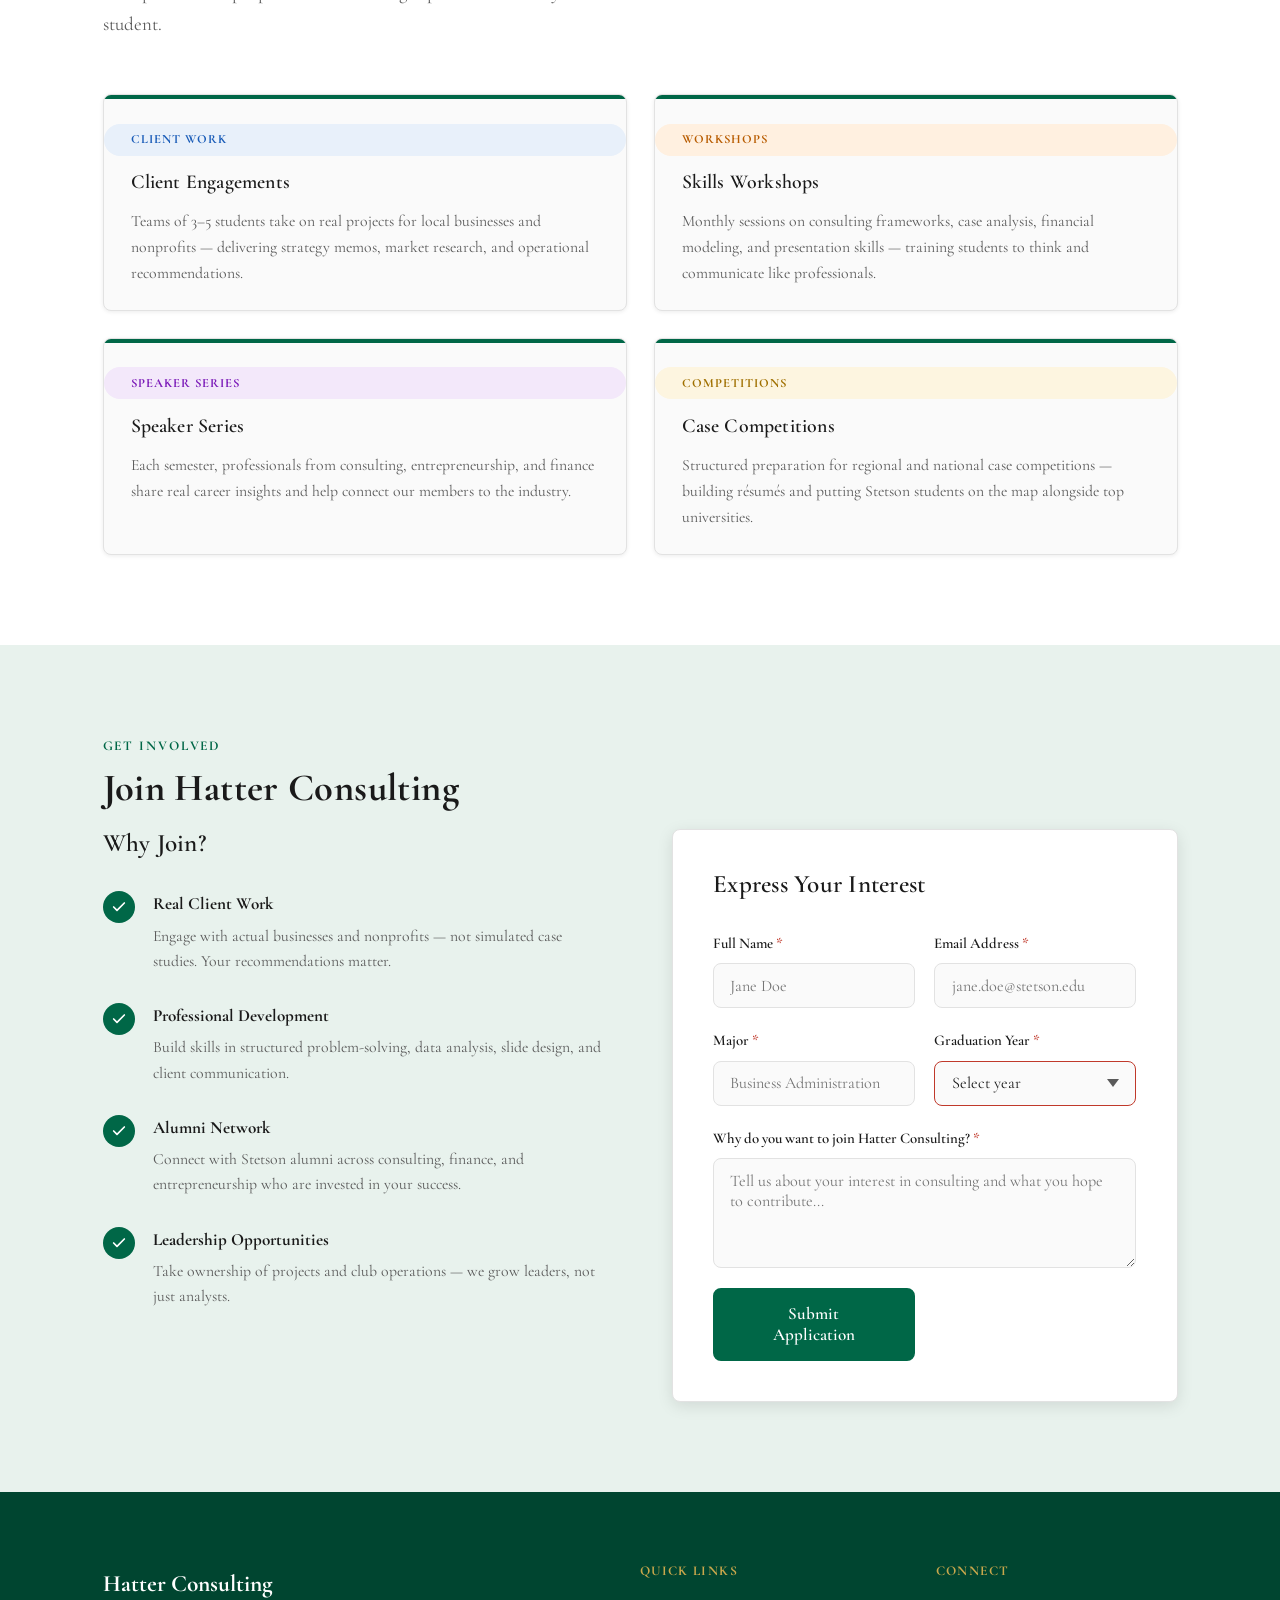
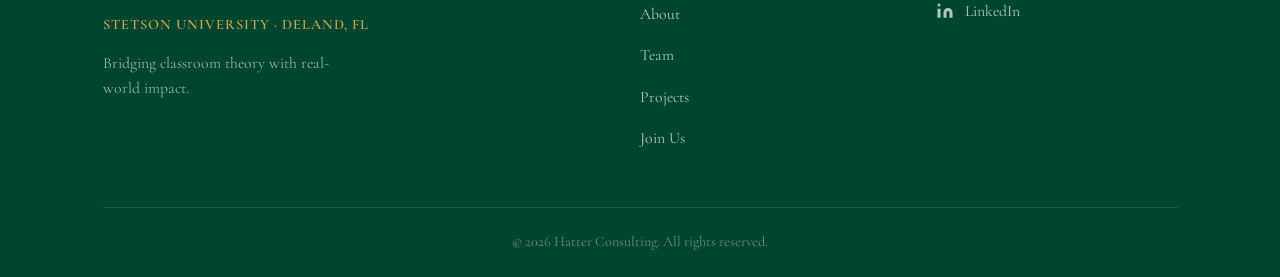
==== commit f4b4757f: "Switch to Cormorant Garamond — all-serif classic prestige typography Replace Inter (body) and Playfa" ====
--- a/index.html
+++ b/index.html
@@ -7,7 +7,7 @@
   <meta name="description" content="Hatter Consulting is Stetson University's first undergraduate consulting club, bridging classroom theory with real-world business challenges." />
   <link rel="preconnect" href="https://fonts.googleapis.com" />
   <link rel="preconnect" href="https://fonts.gstatic.com" crossorigin />
-  <link href="https://fonts.googleapis.com/css2?family=Inter:wght@300;400;500;600;700&family=Playfair+Display:wght@400;600;700&display=swap" rel="stylesheet" />
+  <link href="https://fonts.googleapis.com/css2?family=Cormorant+Garamond:ital,wght@0,300;0,400;0,500;0,600;0,700;1,400;1,600&display=swap" rel="stylesheet" />
   <link rel="stylesheet" href="styles.css" />
 </head>
 <body>
--- a/styles.css
+++ b/styles.css
@@ -17,20 +17,21 @@
 
 html {
   scroll-behavior: smooth;
-  font-size: 16px;
+  font-size: 18px;
 }
 
 body {
-  font-family: 'Inter', system-ui, -apple-system, sans-serif;
+  font-family: 'Cormorant Garamond', Georgia, serif;
   color: #1a1a1a;
   background-color: #ffffff;
-  line-height: 1.6;
+  line-height: 1.7;
   -webkit-font-smoothing: antialiased;
 }
 
 h1, h2, h3, h4 {
-  font-family: 'Playfair Display', Georgia, serif;
-  line-height: 1.2;
+  font-family: 'Cormorant Garamond', Georgia, serif;
+  line-height: 1.15;
+  letter-spacing: 0.01em;
 }
 
 img {
@@ -89,7 +90,7 @@
 }
 
 .section-label {
-  font-family: 'Inter', sans-serif;
+  font-family: 'Cormorant Garamond', Georgia, serif;
   font-size: 0.75rem;
   font-weight: 700;
   letter-spacing: 0.14em;
@@ -116,7 +117,7 @@
   display: inline-block;
   padding: 0.75rem 1.75rem;
   border-radius: var(--radius);
-  font-family: 'Inter', sans-serif;
+  font-family: 'Cormorant Garamond', Georgia, serif;
   font-size: 0.95rem;
   font-weight: 600;
   cursor: pointer;
@@ -201,7 +202,7 @@
 }
 
 .brand-name {
-  font-family: 'Playfair Display', serif;
+  font-family: 'Cormorant Garamond', Georgia, serif;
   font-size: 1.2rem;
   font-weight: 700;
   color: #ffffff;
@@ -213,7 +214,7 @@
 }
 
 .brand-tagline {
-  font-family: 'Inter', sans-serif;
+  font-family: 'Cormorant Garamond', Georgia, serif;
   font-size: 0.65rem;
   font-weight: 500;
   letter-spacing: 0.08em;
@@ -233,7 +234,7 @@
 }
 
 .nav-link {
-  font-family: 'Inter', sans-serif;
+  font-family: 'Cormorant Garamond', Georgia, serif;
   font-size: 0.875rem;
   font-weight: 500;
   color: rgba(255,255,255,0.9);
@@ -361,7 +362,7 @@
 }
 
 .hero-eyebrow {
-  font-family: 'Inter', sans-serif;
+  font-family: 'Cormorant Garamond', Georgia, serif;
   font-size: 0.8rem;
   font-weight: 700;
   letter-spacing: 0.15em;
@@ -484,7 +485,7 @@
 }
 
 .feature-title {
-  font-family: 'Inter', sans-serif;
+  font-family: 'Cormorant Garamond', Georgia, serif;
   font-size: 0.925rem;
   font-weight: 700;
   color: var(--text);
@@ -521,7 +522,7 @@
 
 .stat-number {
   display: block;
-  font-family: 'Playfair Display', serif;
+  font-family: 'Cormorant Garamond', Georgia, serif;
   font-size: 2.25rem;
   font-weight: 700;
   color: var(--green);
@@ -531,7 +532,7 @@
 
 .stat-label {
   display: block;
-  font-family: 'Inter', sans-serif;
+  font-family: 'Cormorant Garamond', Georgia, serif;
   font-size: 0.85rem;
   font-weight: 500;
   color: var(--text-muted);
@@ -569,7 +570,7 @@
   display: flex;
   align-items: center;
   justify-content: center;
-  font-family: 'Inter', sans-serif;
+  font-family: 'Cormorant Garamond', Georgia, serif;
   font-size: 1.1rem;
   font-weight: 700;
   letter-spacing: 0.03em;
@@ -597,7 +598,7 @@
 }
 
 .team-name {
-  font-family: 'Playfair Display', serif;
+  font-family: 'Cormorant Garamond', Georgia, serif;
   font-size: 1.1rem;
   font-weight: 600;
   color: var(--text);
@@ -605,7 +606,7 @@
 }
 
 .team-title {
-  font-family: 'Inter', sans-serif;
+  font-family: 'Cormorant Garamond', Georgia, serif;
   font-size: 0.8rem;
   font-weight: 600;
   text-transform: uppercase;
@@ -618,7 +619,7 @@
   display: inline-flex;
   align-items: center;
   gap: 0.4rem;
-  font-family: 'Inter', sans-serif;
+  font-family: 'Cormorant Garamond', Georgia, serif;
   font-size: 0.8rem;
   font-weight: 500;
   color: var(--text-muted);
@@ -679,7 +680,7 @@
   margin-top: 1.35rem;
   padding: 0.3rem 0.8rem;
   border-radius: 99px;
-  font-family: 'Inter', sans-serif;
+  font-family: 'Cormorant Garamond', Georgia, serif;
   font-size: 0.7rem;
   font-weight: 700;
   letter-spacing: 0.08em;
@@ -708,7 +709,7 @@
 }
 
 .project-title {
-  font-family: 'Playfair Display', serif;
+  font-family: 'Cormorant Garamond', Georgia, serif;
   font-size: 1.1rem;
   font-weight: 600;
   color: var(--text);
@@ -726,7 +727,7 @@
 
 .project-link {
   display: inline-block;
-  font-family: 'Inter', sans-serif;
+  font-family: 'Cormorant Garamond', Georgia, serif;
   font-size: 0.875rem;
   font-weight: 600;
   color: var(--green);
@@ -751,7 +752,7 @@
 }
 
 .join-sub-heading {
-  font-family: 'Playfair Display', serif;
+  font-family: 'Cormorant Garamond', Georgia, serif;
   font-size: 1.4rem;
   font-weight: 600;
   color: var(--text);
@@ -790,7 +791,7 @@
 
 .reason-item strong {
   display: block;
-  font-family: 'Inter', sans-serif;
+  font-family: 'Cormorant Garamond', Georgia, serif;
   font-size: 0.95rem;
   font-weight: 700;
   color: var(--text);
@@ -829,7 +830,7 @@
 }
 
 .form-label {
-  font-family: 'Inter', sans-serif;
+  font-family: 'Cormorant Garamond', Georgia, serif;
   font-size: 0.825rem;
   font-weight: 600;
   color: var(--text);
@@ -842,7 +843,7 @@
 .form-input,
 .form-select,
 .form-textarea {
-  font-family: 'Inter', sans-serif;
+  font-family: 'Cormorant Garamond', Georgia, serif;
   font-size: 0.9rem;
   color: var(--text);
   background: var(--off-white);
@@ -901,7 +902,7 @@
 
 .footer-wordmark {
   display: block;
-  font-family: 'Playfair Display', serif;
+  font-family: 'Cormorant Garamond', Georgia, serif;
   font-size: 1.3rem;
   font-weight: 700;
   color: #ffffff;
@@ -925,7 +926,7 @@
 }
 
 .footer-nav-heading {
-  font-family: 'Inter', sans-serif;
+  font-family: 'Cormorant Garamond', Georgia, serif;
   font-size: 0.75rem;
   font-weight: 700;
   letter-spacing: 0.1em;
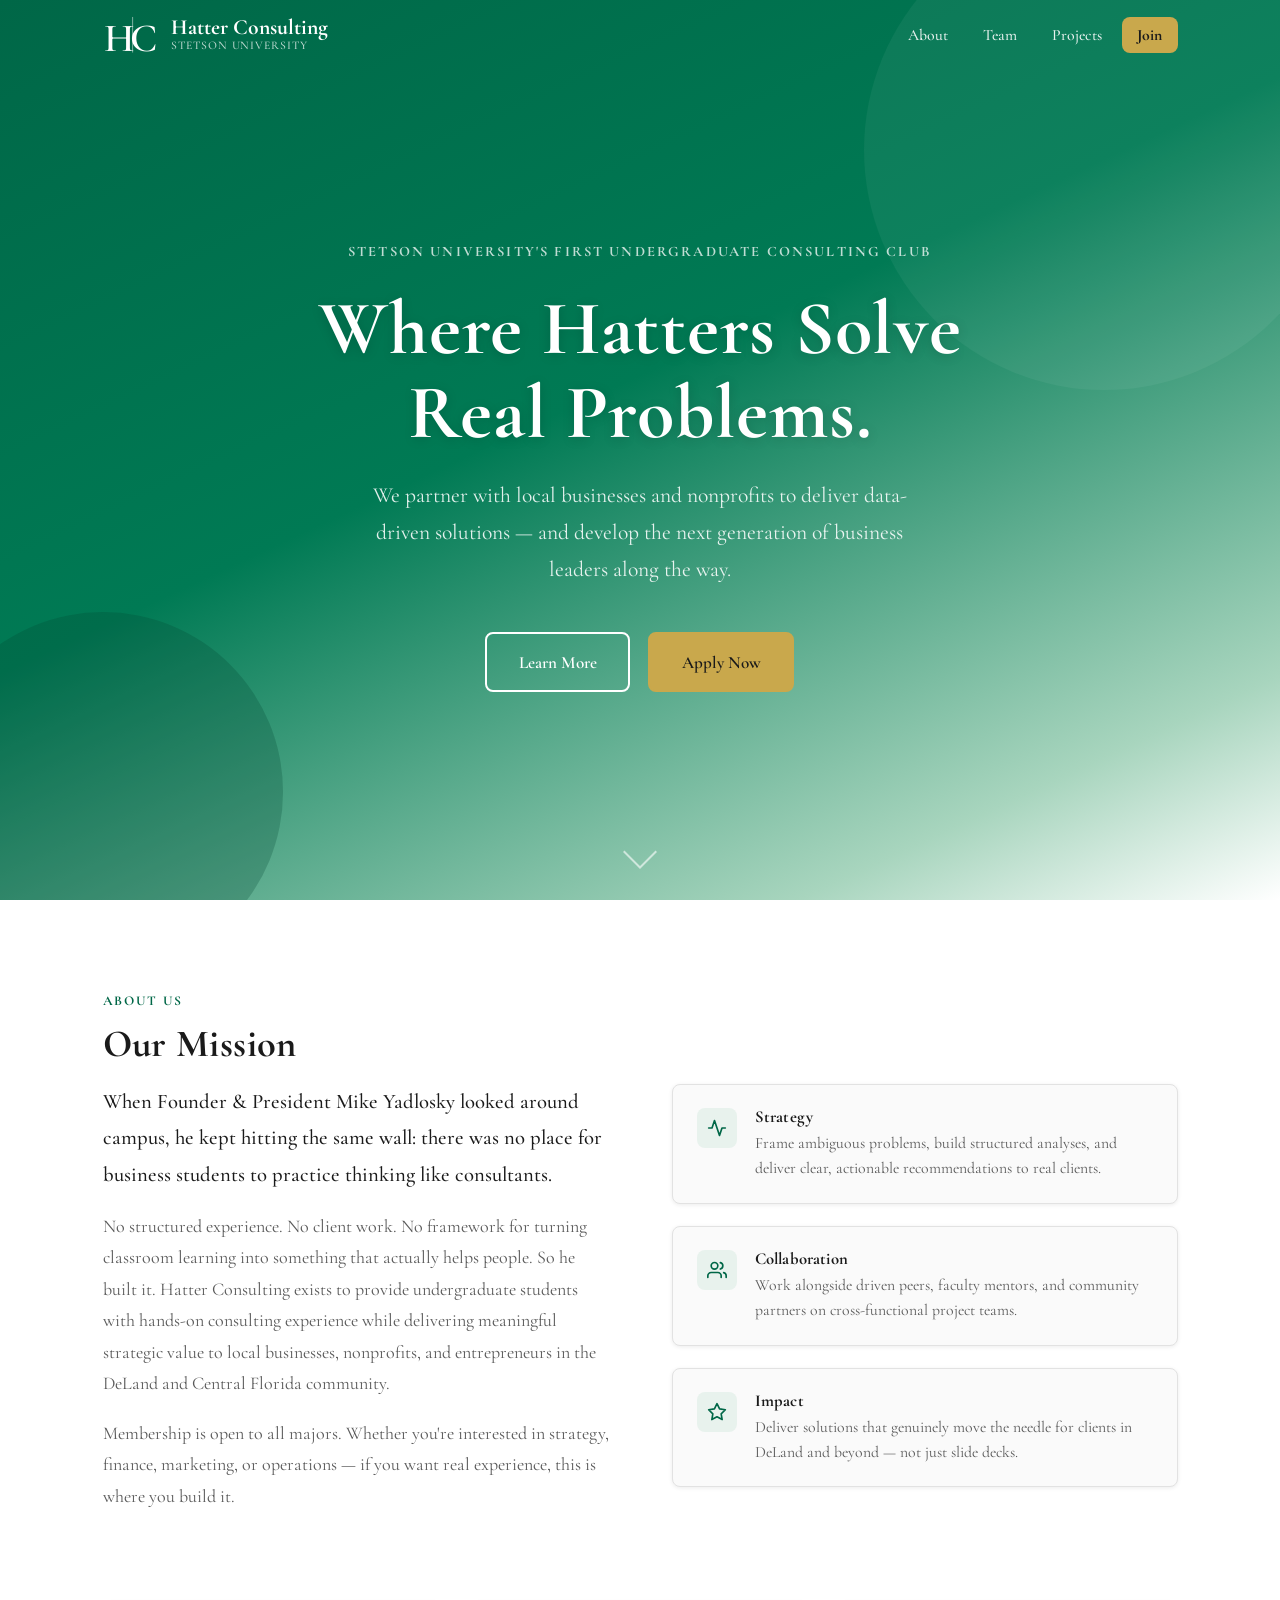
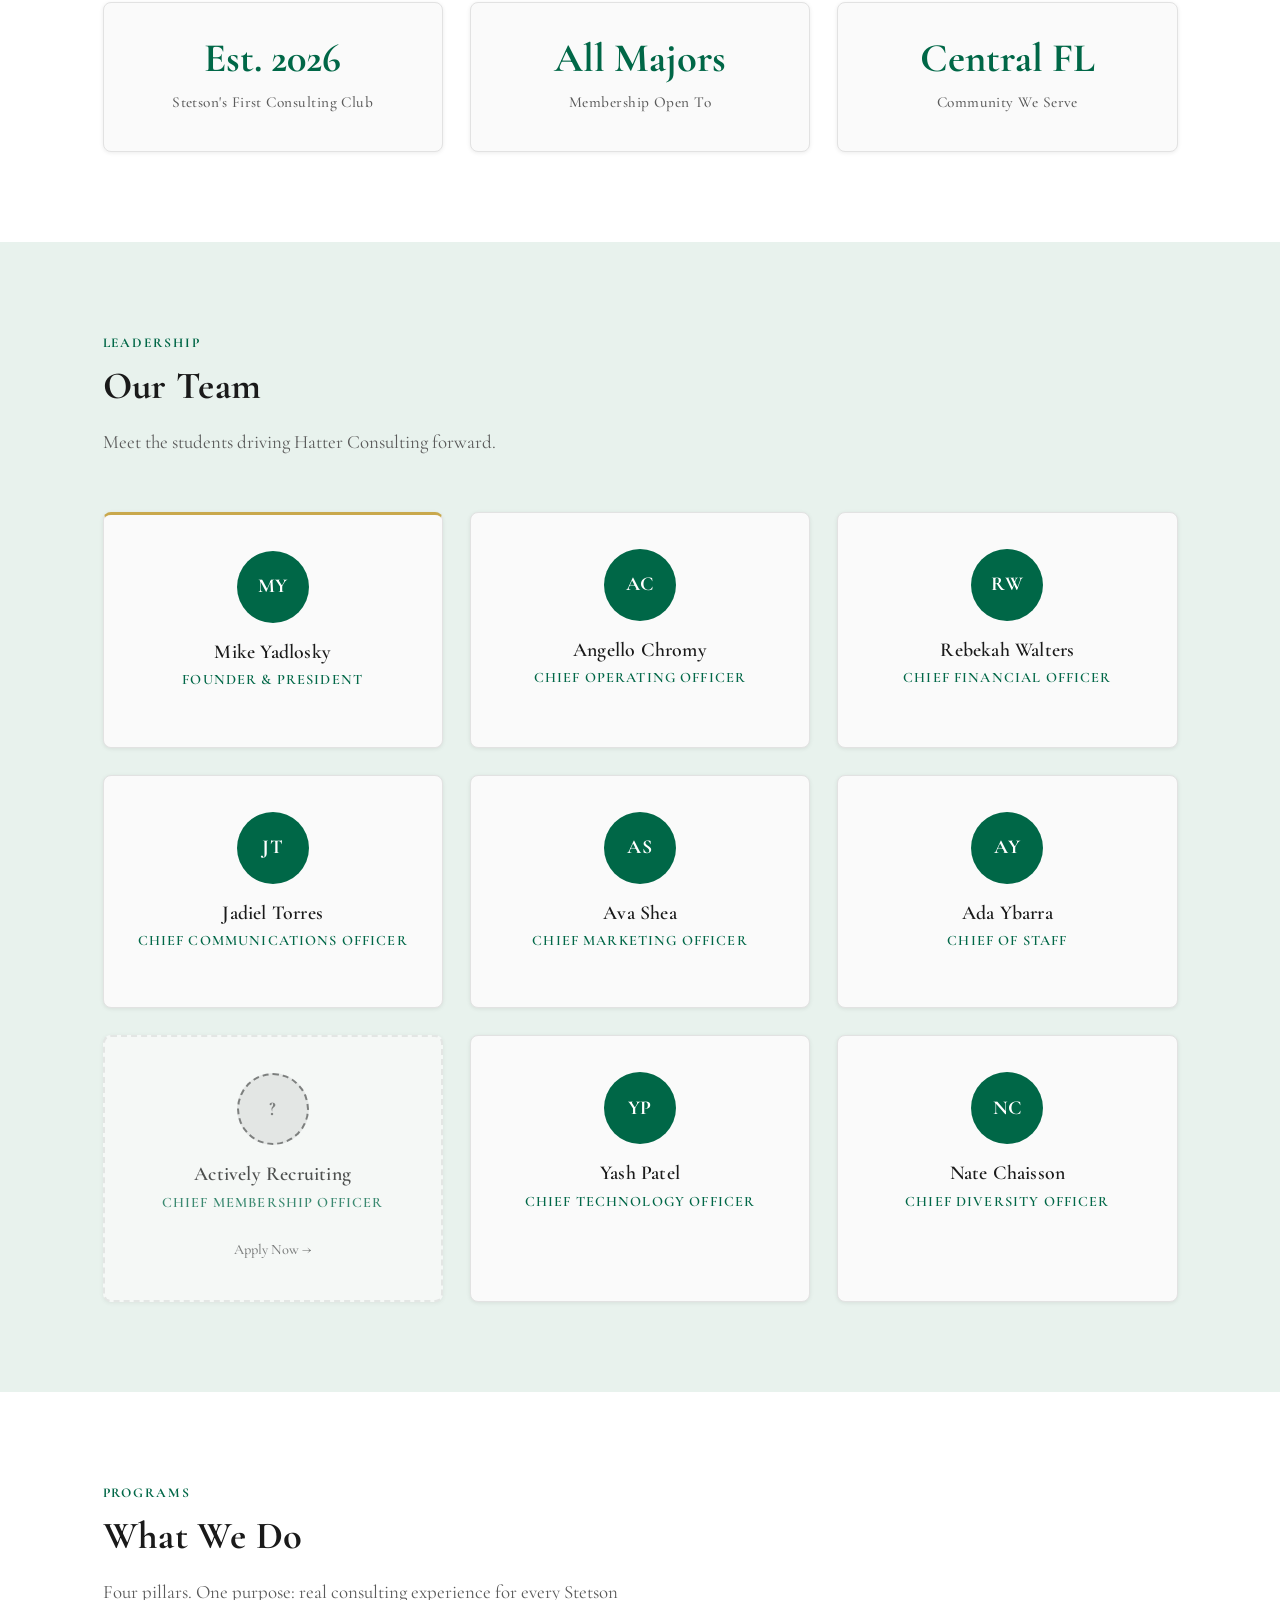
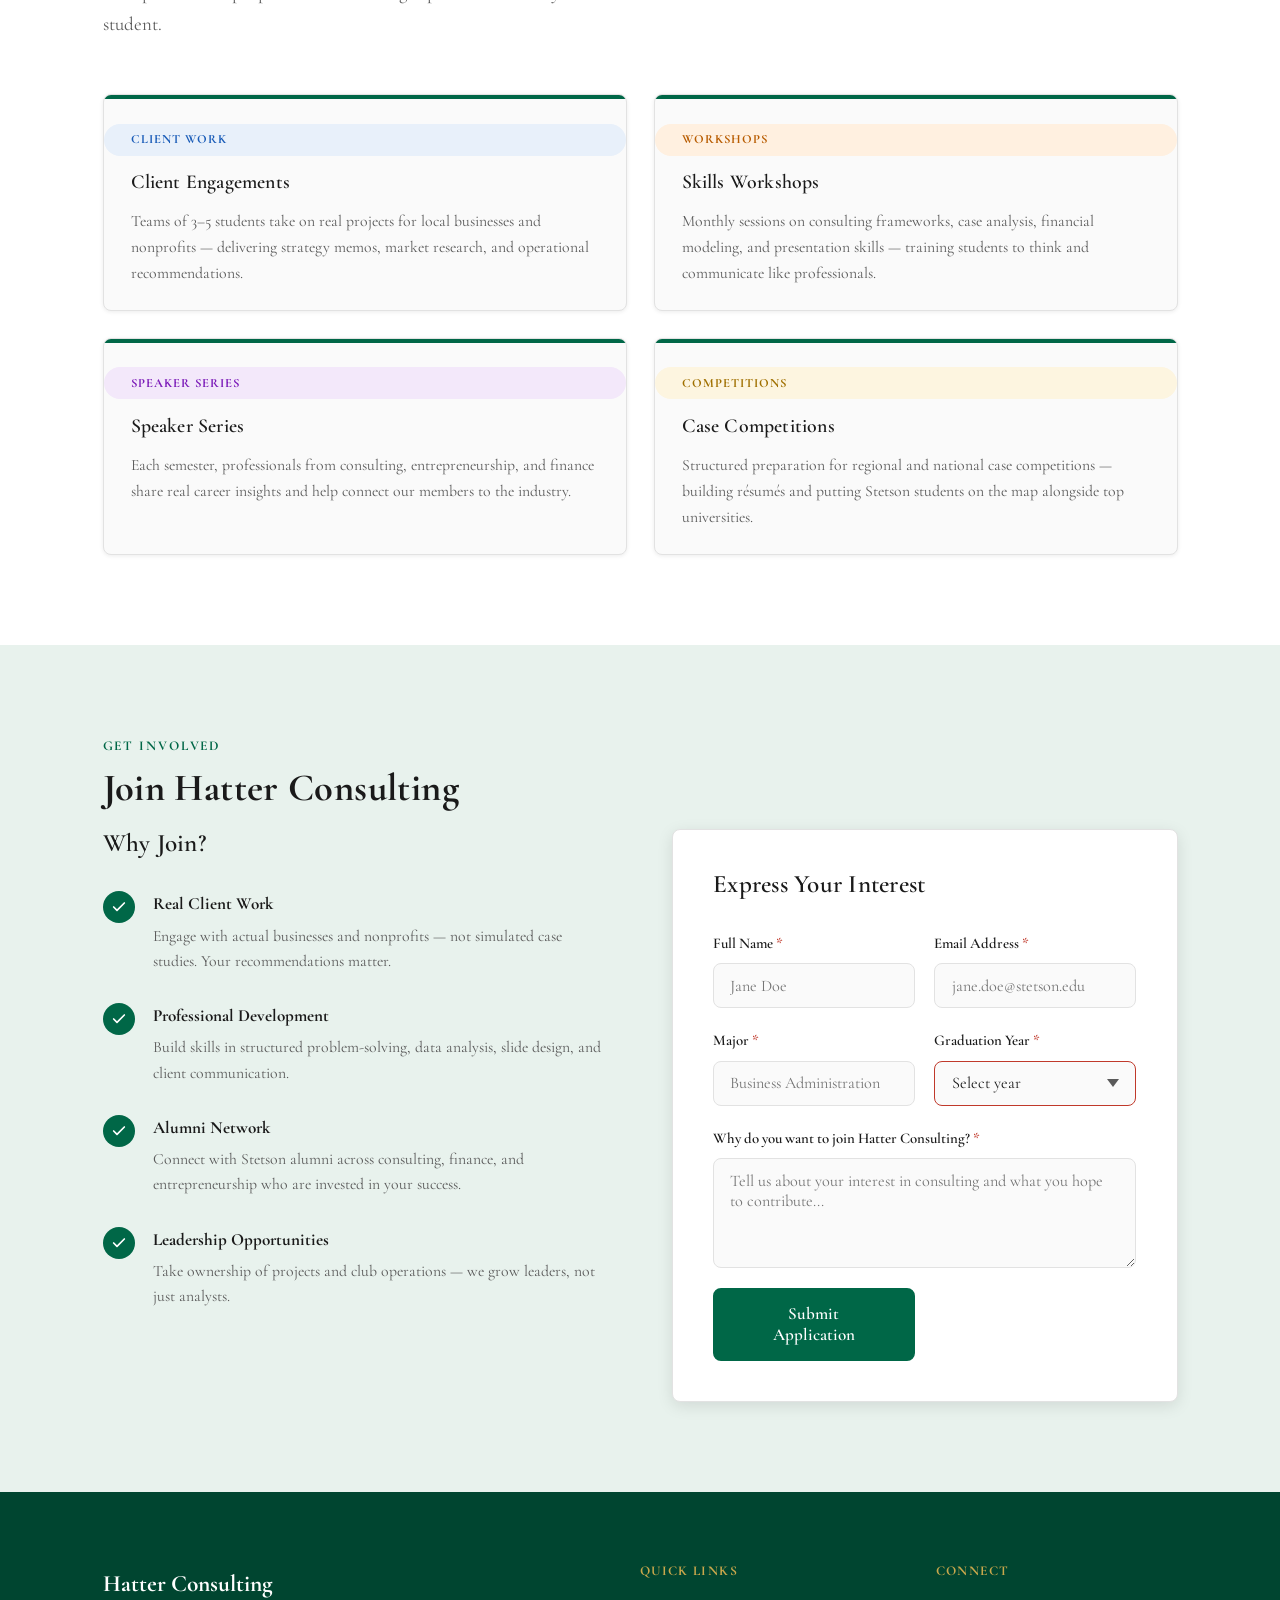
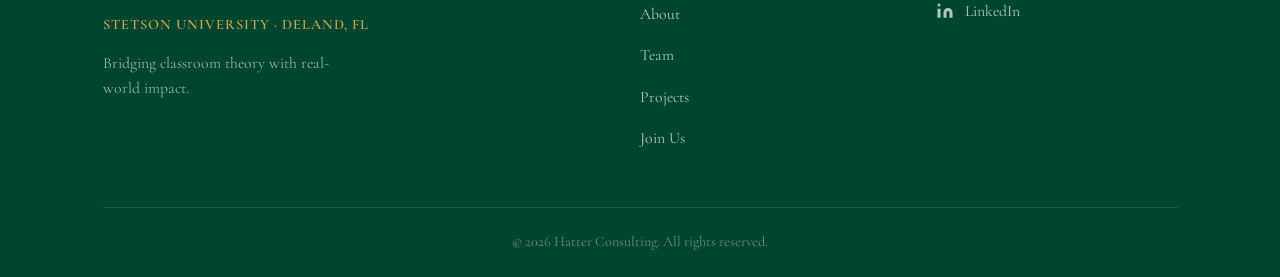
==== commit 6cd849e0: "Add HC monogram logo to nav and create standalone logo.svg Recreated the HC | Hatter Consulting logo" ====
--- a/index.html
+++ b/index.html
@@ -16,8 +16,15 @@
   <header class="site-header" id="site-header">
     <nav class="nav-container">
       <a href="#" class="nav-brand">
-        <span class="brand-name">Hatter Consulting</span>
-        <span class="brand-tagline">Stetson University</span>
+        <svg class="nav-logo" viewBox="0 0 78 54" xmlns="http://www.w3.org/2000/svg" aria-hidden="true">
+          <text x="1" y="50" font-family="'Cormorant Garamond', Georgia, serif" font-size="54" font-weight="600" fill="currentColor">H</text>
+          <line x1="40" y1="4" x2="40" y2="52" stroke="currentColor" stroke-width="1.2" opacity="0.55"/>
+          <text x="37" y="50" font-family="'Cormorant Garamond', Georgia, serif" font-size="54" font-weight="600" fill="currentColor">C</text>
+        </svg>
+        <div class="brand-text">
+          <span class="brand-name">Hatter Consulting</span>
+          <span class="brand-tagline">Stetson University</span>
+        </div>
       </a>
       <button class="hamburger" id="hamburger" aria-label="Toggle navigation" aria-expanded="false">
         <span class="bar"></span>
--- a/styles.css
+++ b/styles.css
@@ -196,9 +196,28 @@
 
 .nav-brand {
   display: flex;
+  flex-direction: row;
+  align-items: center;
+  gap: 0.6rem;
+  text-decoration: none;
+}
+
+.nav-logo {
+  height: 40px;
+  width: auto;
+  flex-shrink: 0;
+  color: #ffffff;
+  transition: color var(--transition);
+}
+
+.site-header.scrolled .nav-logo {
+  color: var(--green);
+}
+
+.brand-text {
+  display: flex;
   flex-direction: column;
   line-height: 1.1;
-  text-decoration: none;
 }
 
 .brand-name {
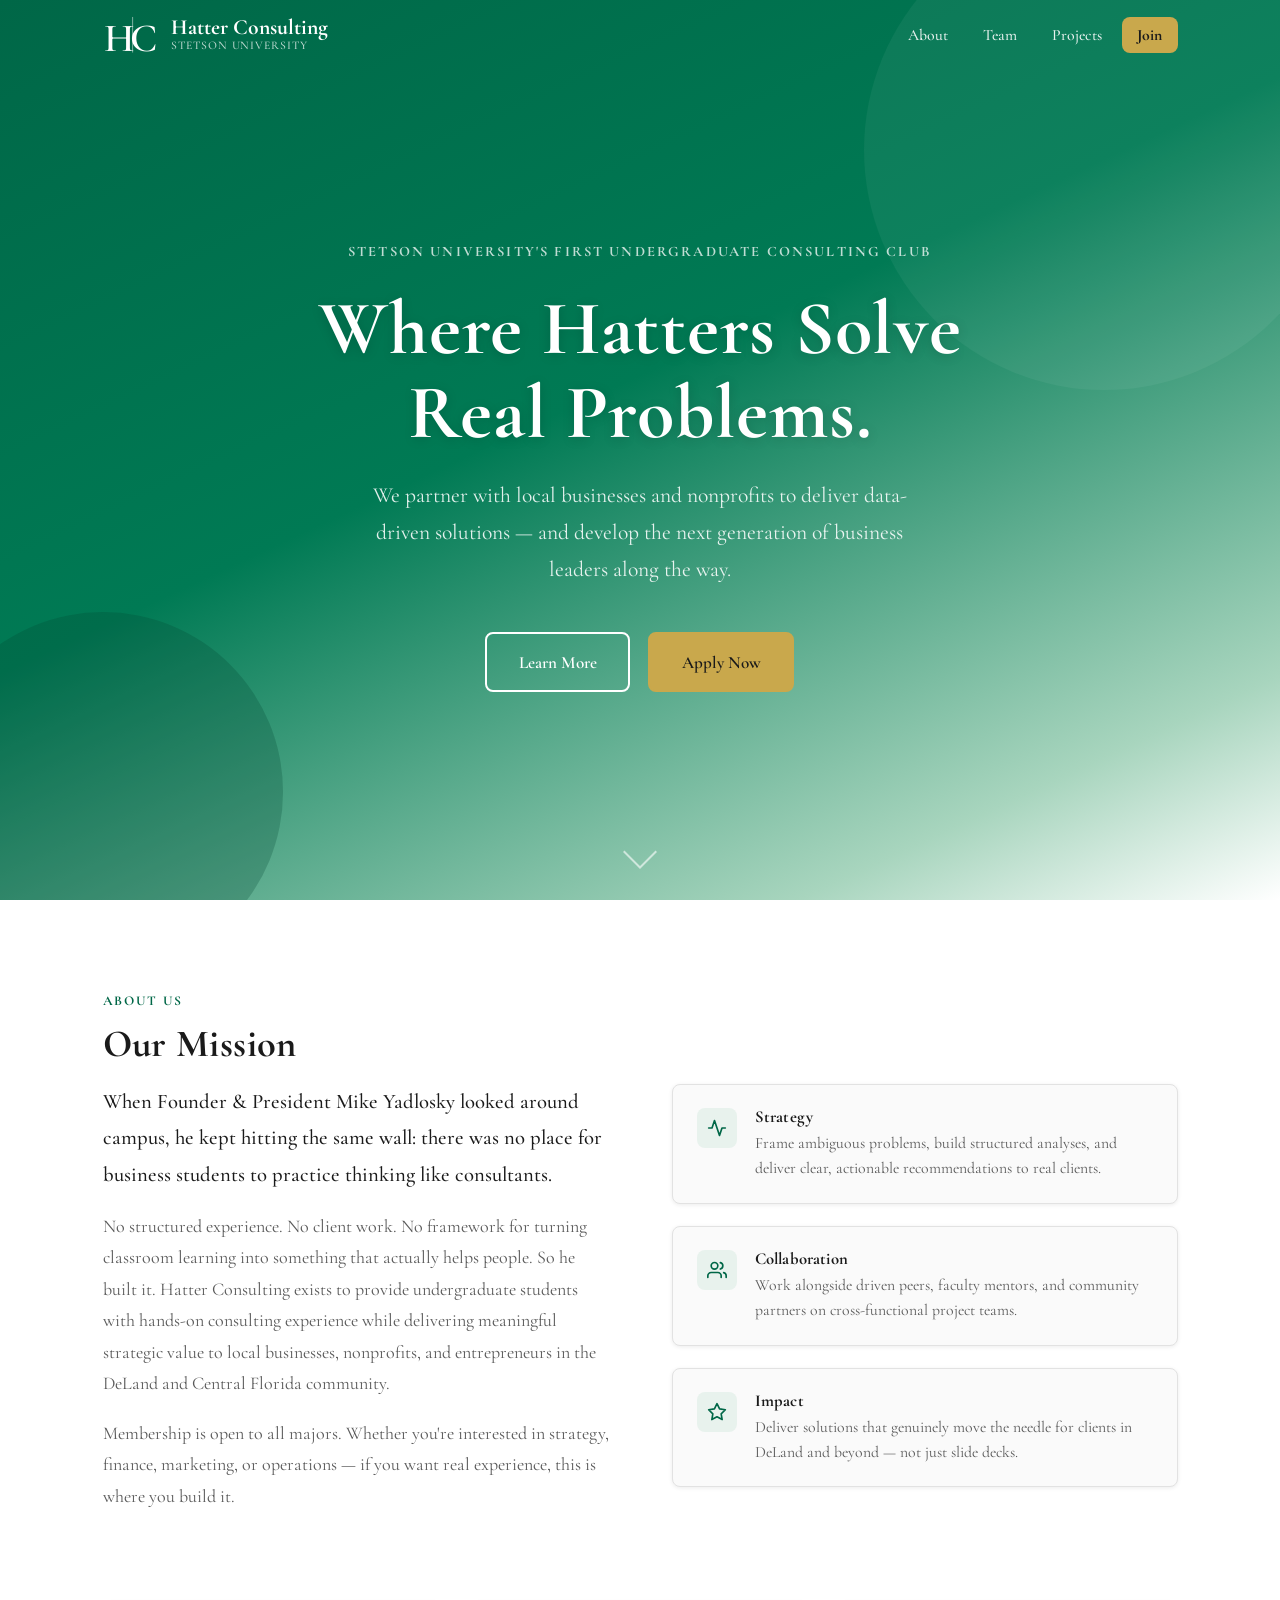
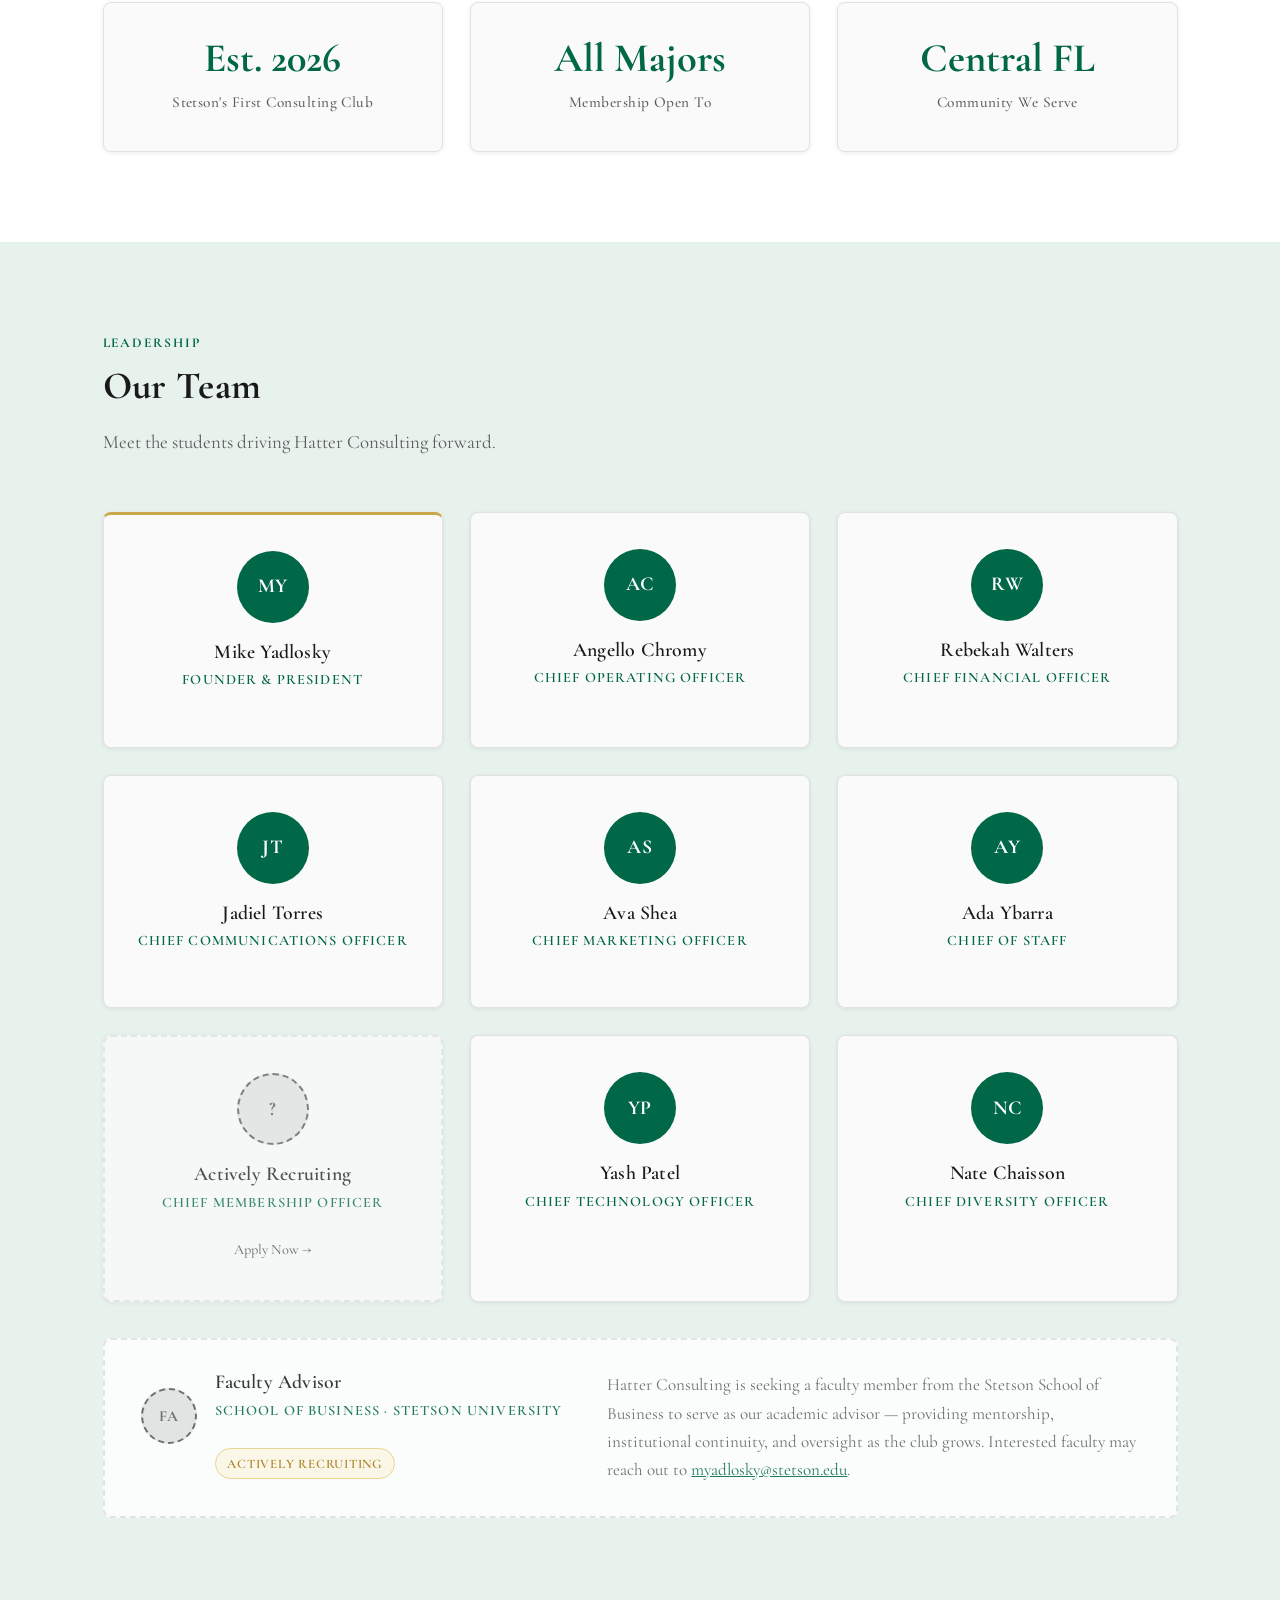
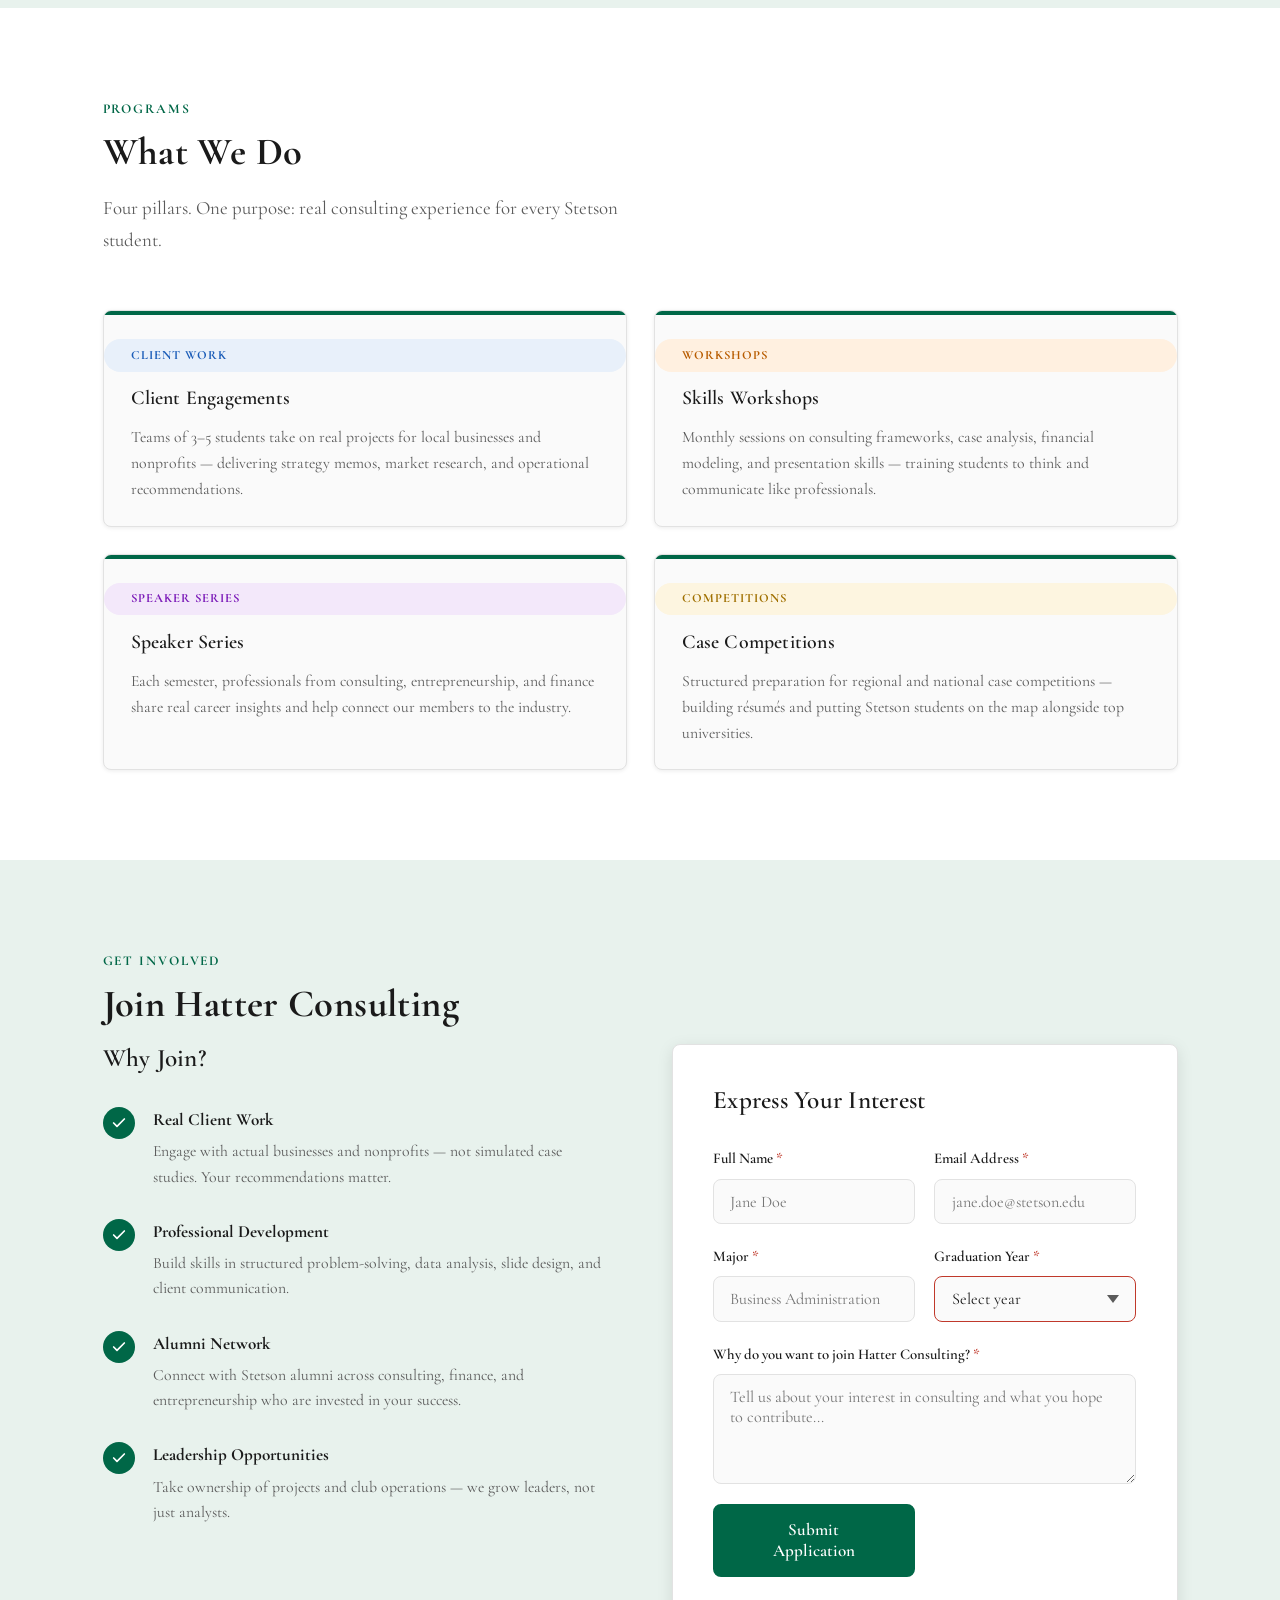
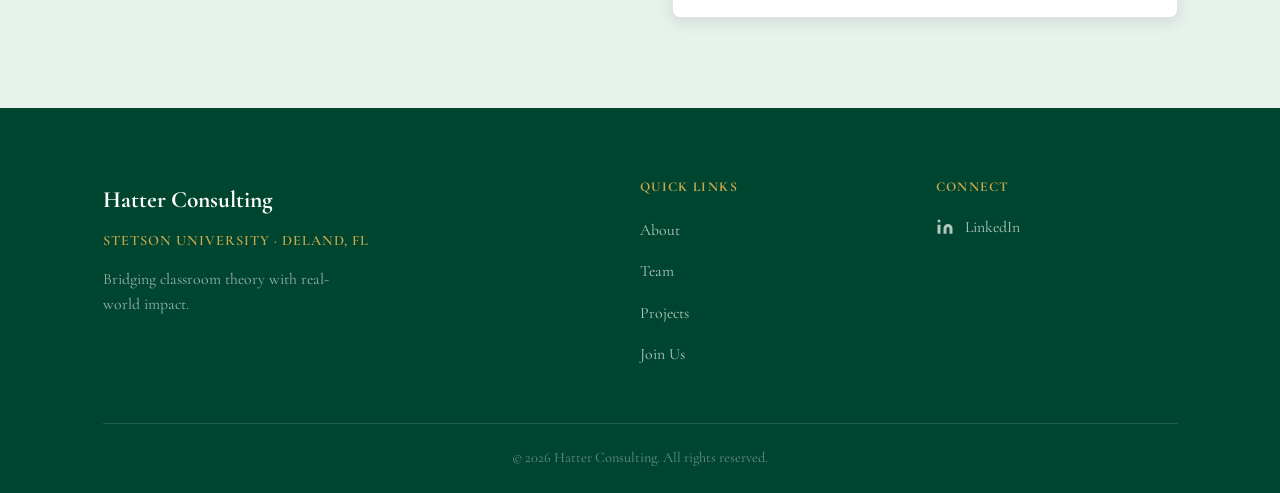
==== commit 2770ae78: "Add Faculty Advisor placeholder below executive board Wide dashed card below the team grid with an A" ====
--- a/index.html
+++ b/index.html
@@ -194,6 +194,20 @@
           </div>
 
         </div>
+
+        <!-- Faculty Advisor -->
+        <div class="faculty-advisor-card">
+          <div class="faculty-left">
+            <div class="avatar avatar--recruiting faculty-avatar">FA</div>
+            <div>
+              <h3 class="team-name">Faculty Advisor</h3>
+              <p class="team-title">School of Business · Stetson University</p>
+              <span class="recruiting-badge">Actively Recruiting</span>
+            </div>
+          </div>
+          <p class="faculty-desc">Hatter Consulting is seeking a faculty member from the Stetson School of Business to serve as our academic advisor — providing mentorship, institutional continuity, and oversight as the club grows. Interested faculty may reach out to <a href="mailto:myadlosky@stetson.edu">myadlosky@stetson.edu</a>.</p>
+        </div>
+
       </div>
     </section>
 
--- a/styles.css
+++ b/styles.css
@@ -612,6 +612,64 @@
   opacity: 0.75;
 }
 
+/* Faculty Advisor Card */
+.faculty-advisor-card {
+  margin-top: 2rem;
+  padding: 1.75rem 2rem;
+  background: #ffffff;
+  border: 2px dashed var(--border);
+  border-radius: var(--radius);
+  display: flex;
+  align-items: flex-start;
+  gap: 2.5rem;
+  opacity: 0.85;
+}
+
+.faculty-left {
+  display: flex;
+  align-items: center;
+  gap: 1rem;
+  flex-shrink: 0;
+}
+
+.faculty-avatar {
+  width: 56px;
+  height: 56px;
+  font-size: 0.85rem;
+}
+
+.recruiting-badge {
+  display: inline-block;
+  margin-top: 0.4rem;
+  padding: 0.2rem 0.65rem;
+  background: #fff8e8;
+  color: #a07000;
+  border: 1px solid #e8d080;
+  border-radius: 999px;
+  font-size: 0.72rem;
+  font-weight: 600;
+  letter-spacing: 0.06em;
+  text-transform: uppercase;
+}
+
+.faculty-desc {
+  font-size: 0.95rem;
+  color: var(--text-muted);
+  line-height: 1.65;
+}
+
+.faculty-desc a {
+  color: var(--green);
+  text-decoration: underline;
+}
+
+@media (max-width: 640px) {
+  .faculty-advisor-card {
+    flex-direction: column;
+    gap: 1.25rem;
+  }
+}
+
 .team-card--founder {
   border-top: 3px solid var(--gold);
 }
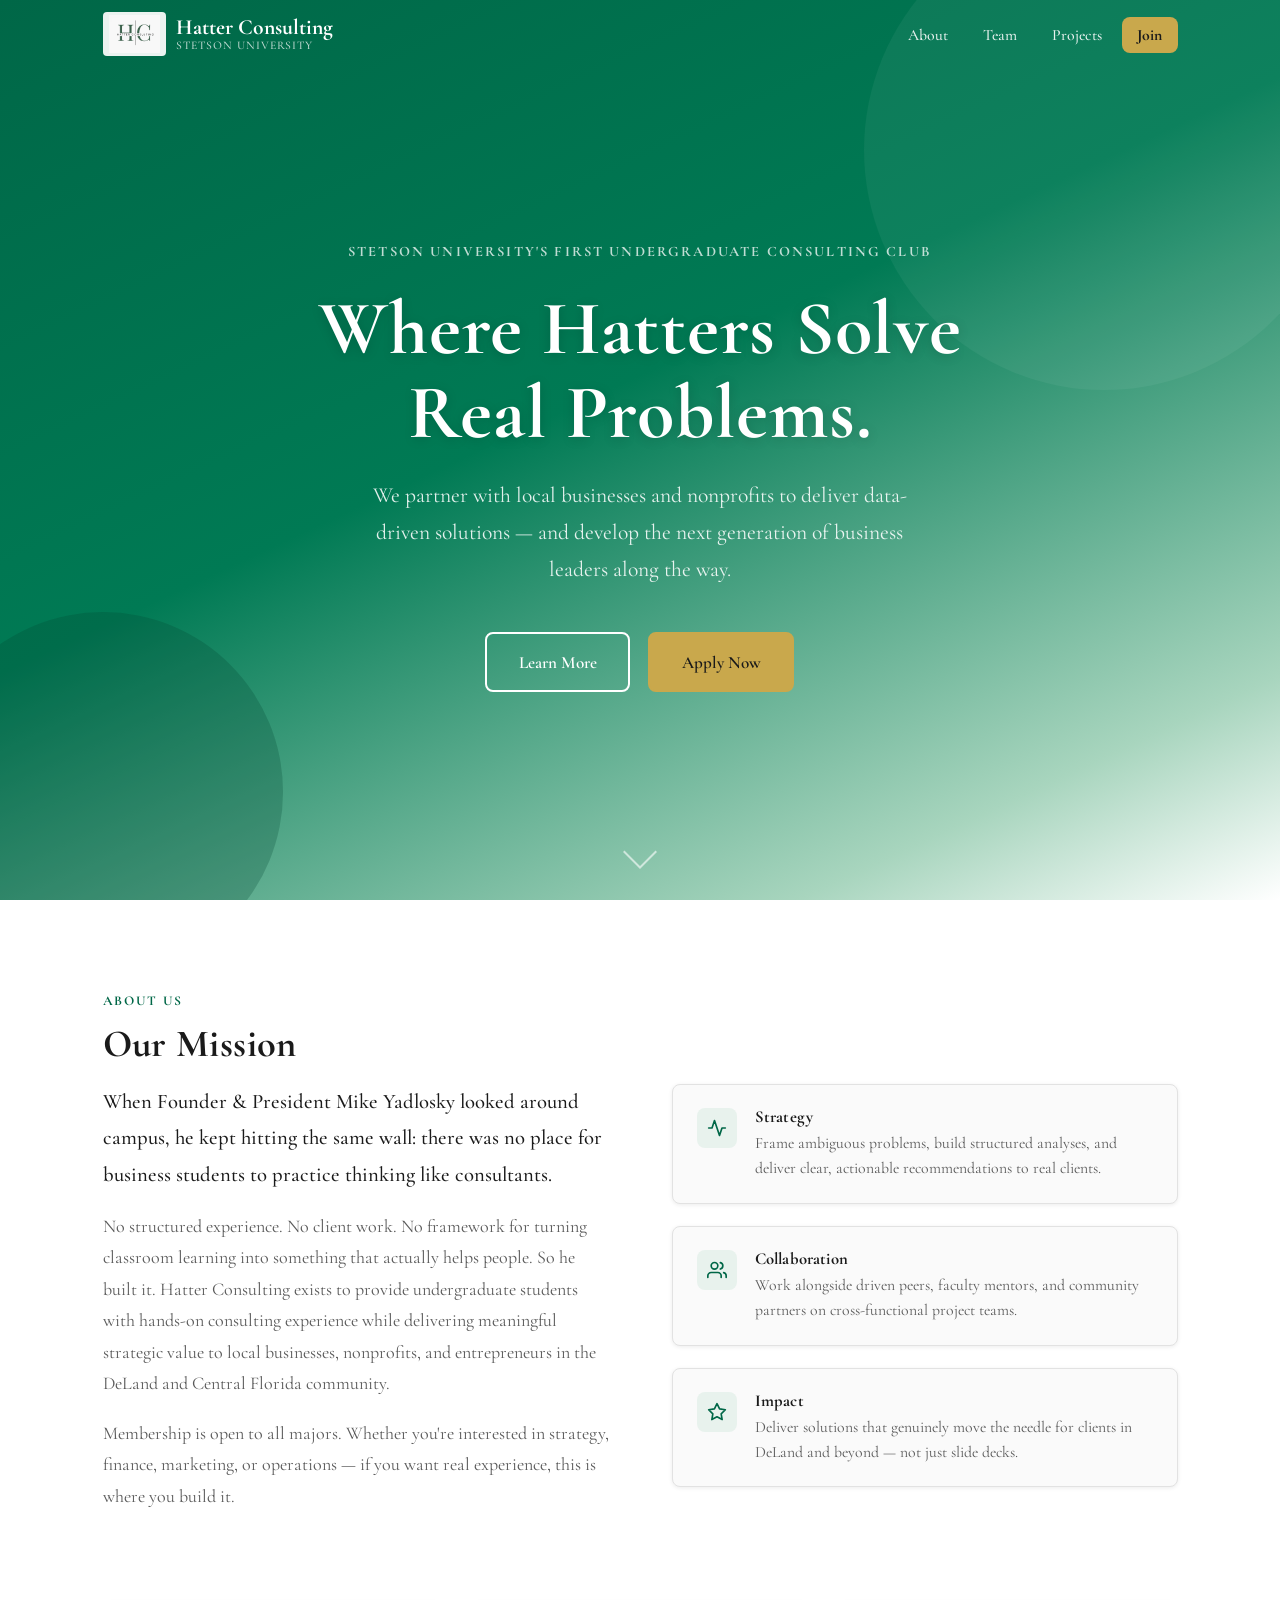
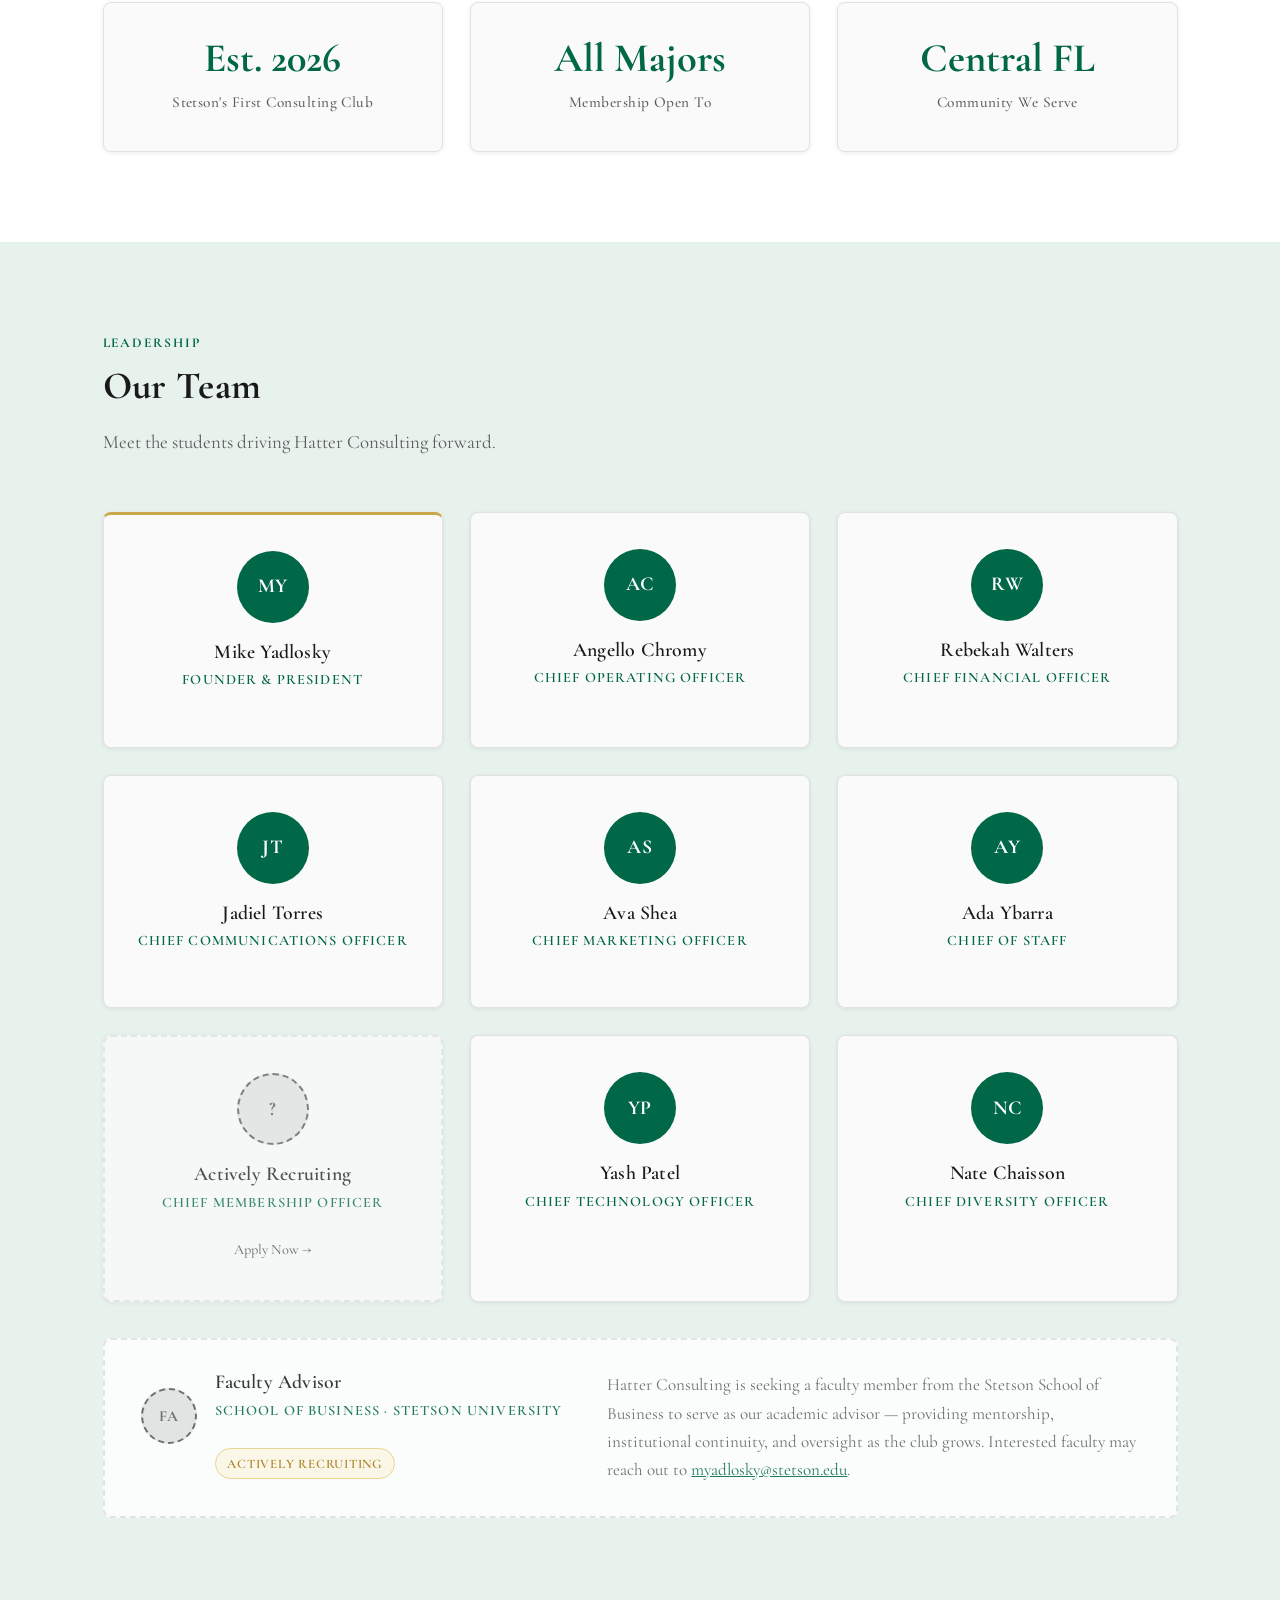
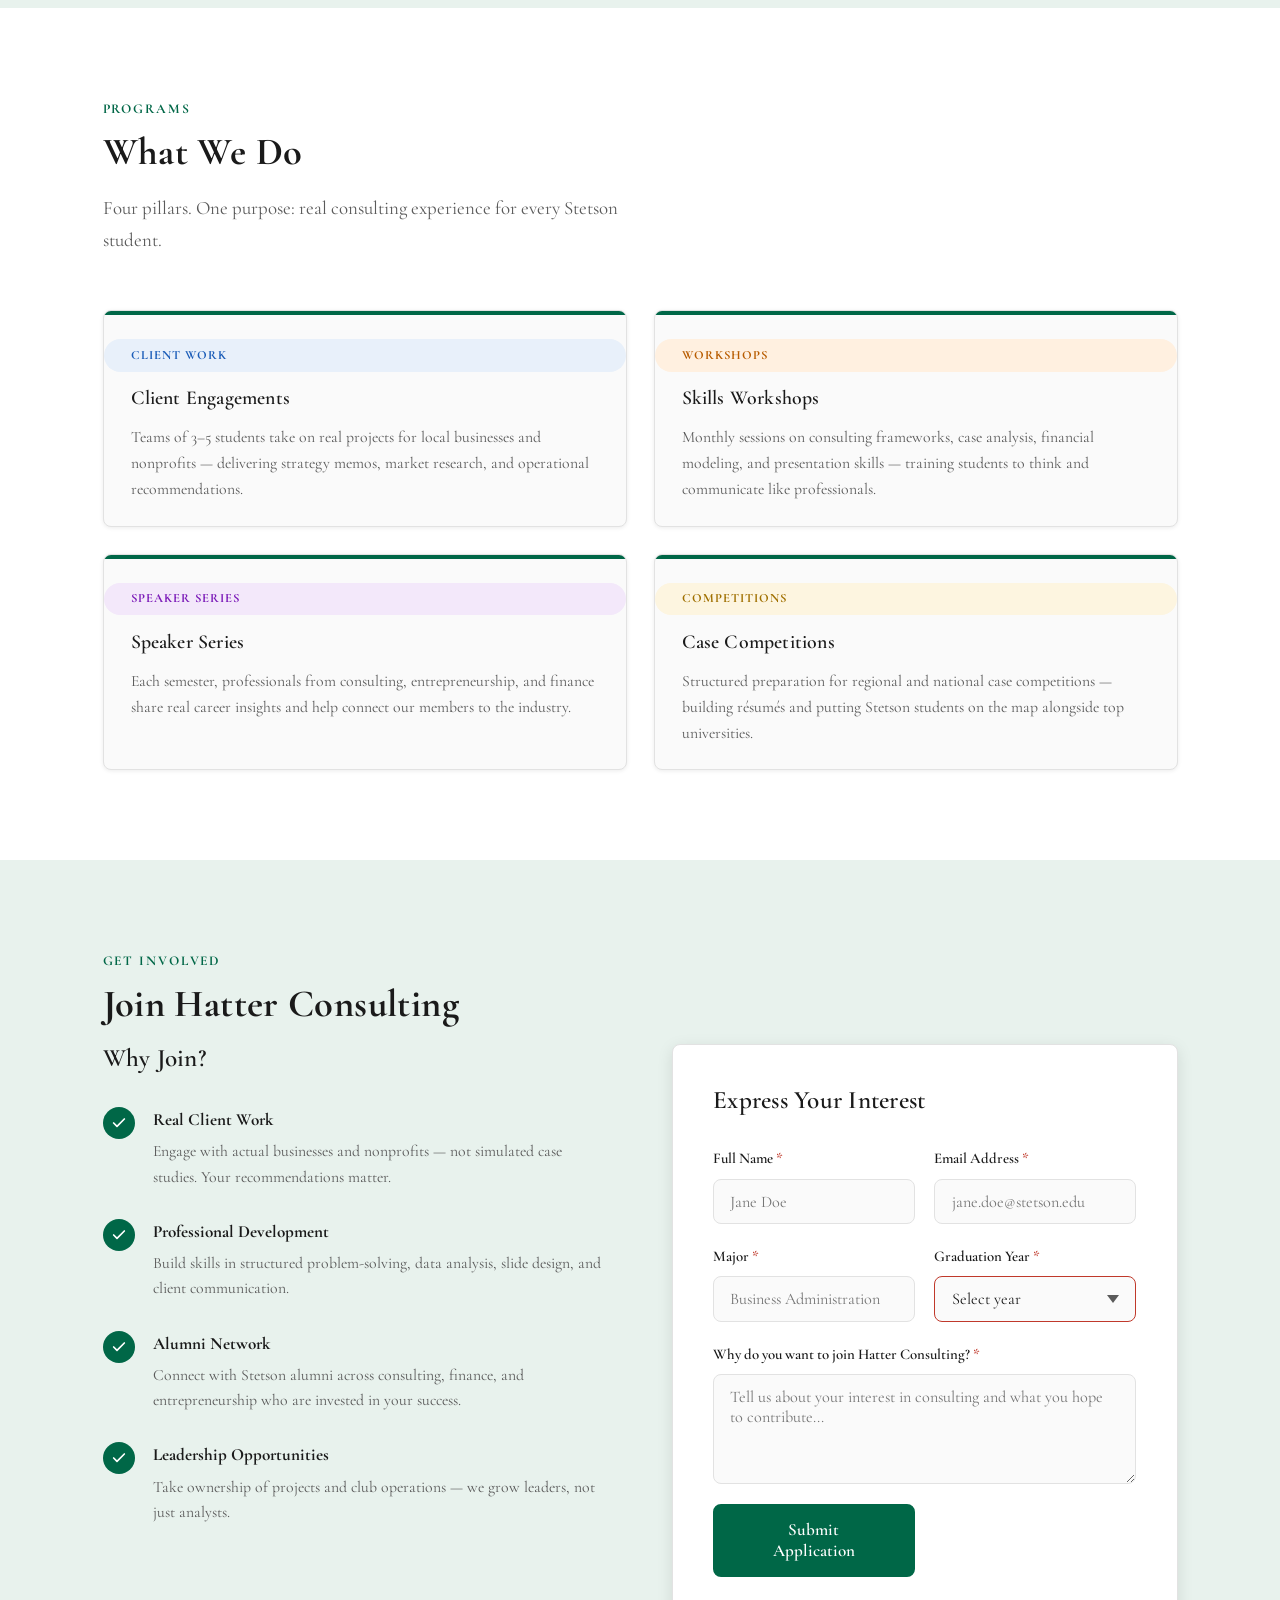
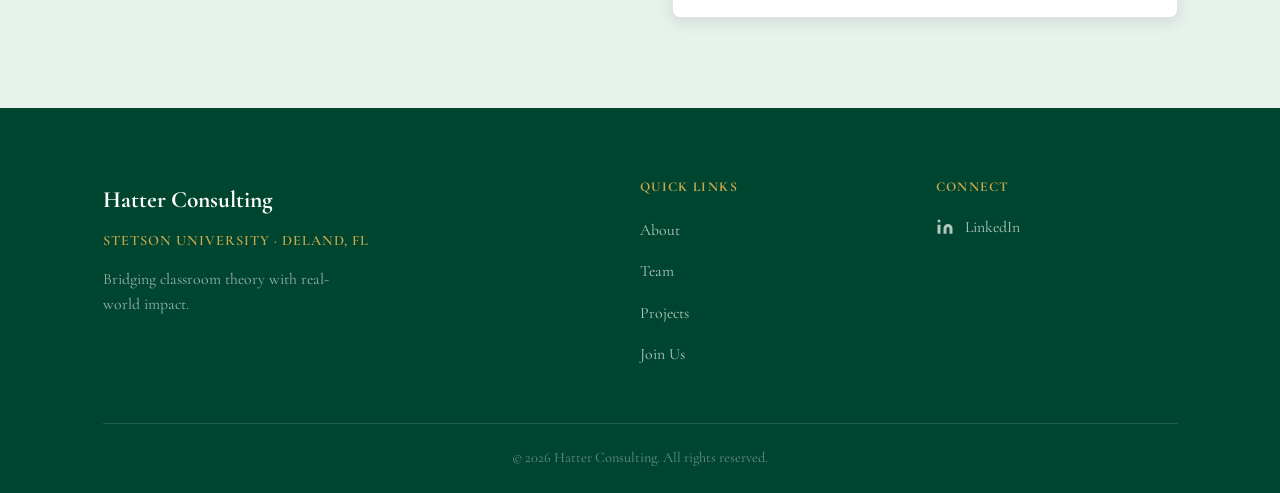
==== commit 18efaa9e: "Replace SVG logo recreation with actual HClogo.jpeg Pulled uploaded logo from main branch. Updated n" ====
--- a/index.html
+++ b/index.html
@@ -16,11 +16,7 @@
   <header class="site-header" id="site-header">
     <nav class="nav-container">
       <a href="#" class="nav-brand">
-        <svg class="nav-logo" viewBox="0 0 78 54" xmlns="http://www.w3.org/2000/svg" aria-hidden="true">
-          <text x="1" y="50" font-family="'Cormorant Garamond', Georgia, serif" font-size="54" font-weight="600" fill="currentColor">H</text>
-          <line x1="40" y1="4" x2="40" y2="52" stroke="currentColor" stroke-width="1.2" opacity="0.55"/>
-          <text x="37" y="50" font-family="'Cormorant Garamond', Georgia, serif" font-size="54" font-weight="600" fill="currentColor">C</text>
-        </svg>
+        <img src="HClogo.jpeg" alt="Hatter Consulting" class="nav-logo" />
         <div class="brand-text">
           <span class="brand-name">Hatter Consulting</span>
           <span class="brand-tagline">Stetson University</span>
--- a/styles.css
+++ b/styles.css
@@ -203,15 +203,18 @@
 }
 
 .nav-logo {
-  height: 40px;
+  height: 44px;
   width: auto;
   flex-shrink: 0;
-  color: #ffffff;
-  transition: color var(--transition);
+  border-radius: 4px;
+  background: rgba(255,255,255,0.92);
+  padding: 3px 6px;
+  transition: background var(--transition);
 }
 
 .site-header.scrolled .nav-logo {
-  color: var(--green);
+  background: transparent;
+  padding: 0;
 }
 
 .brand-text {
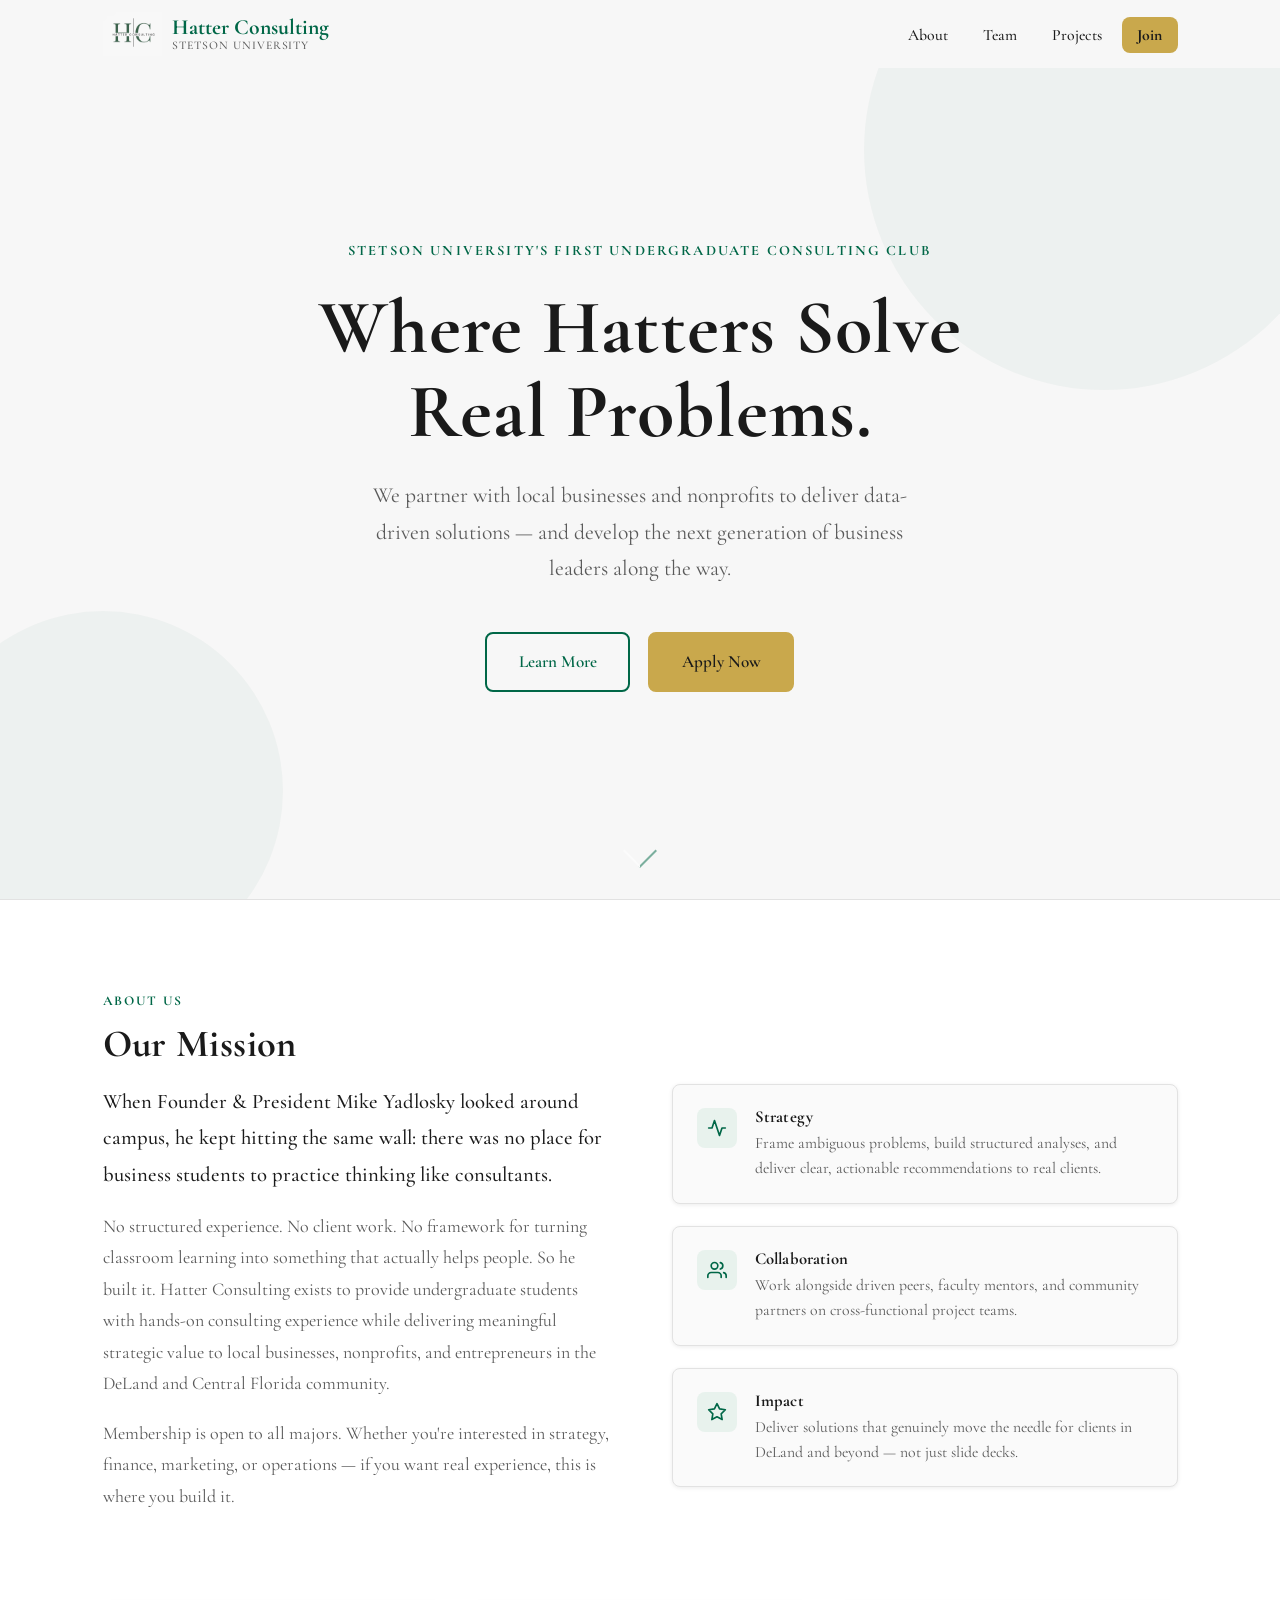
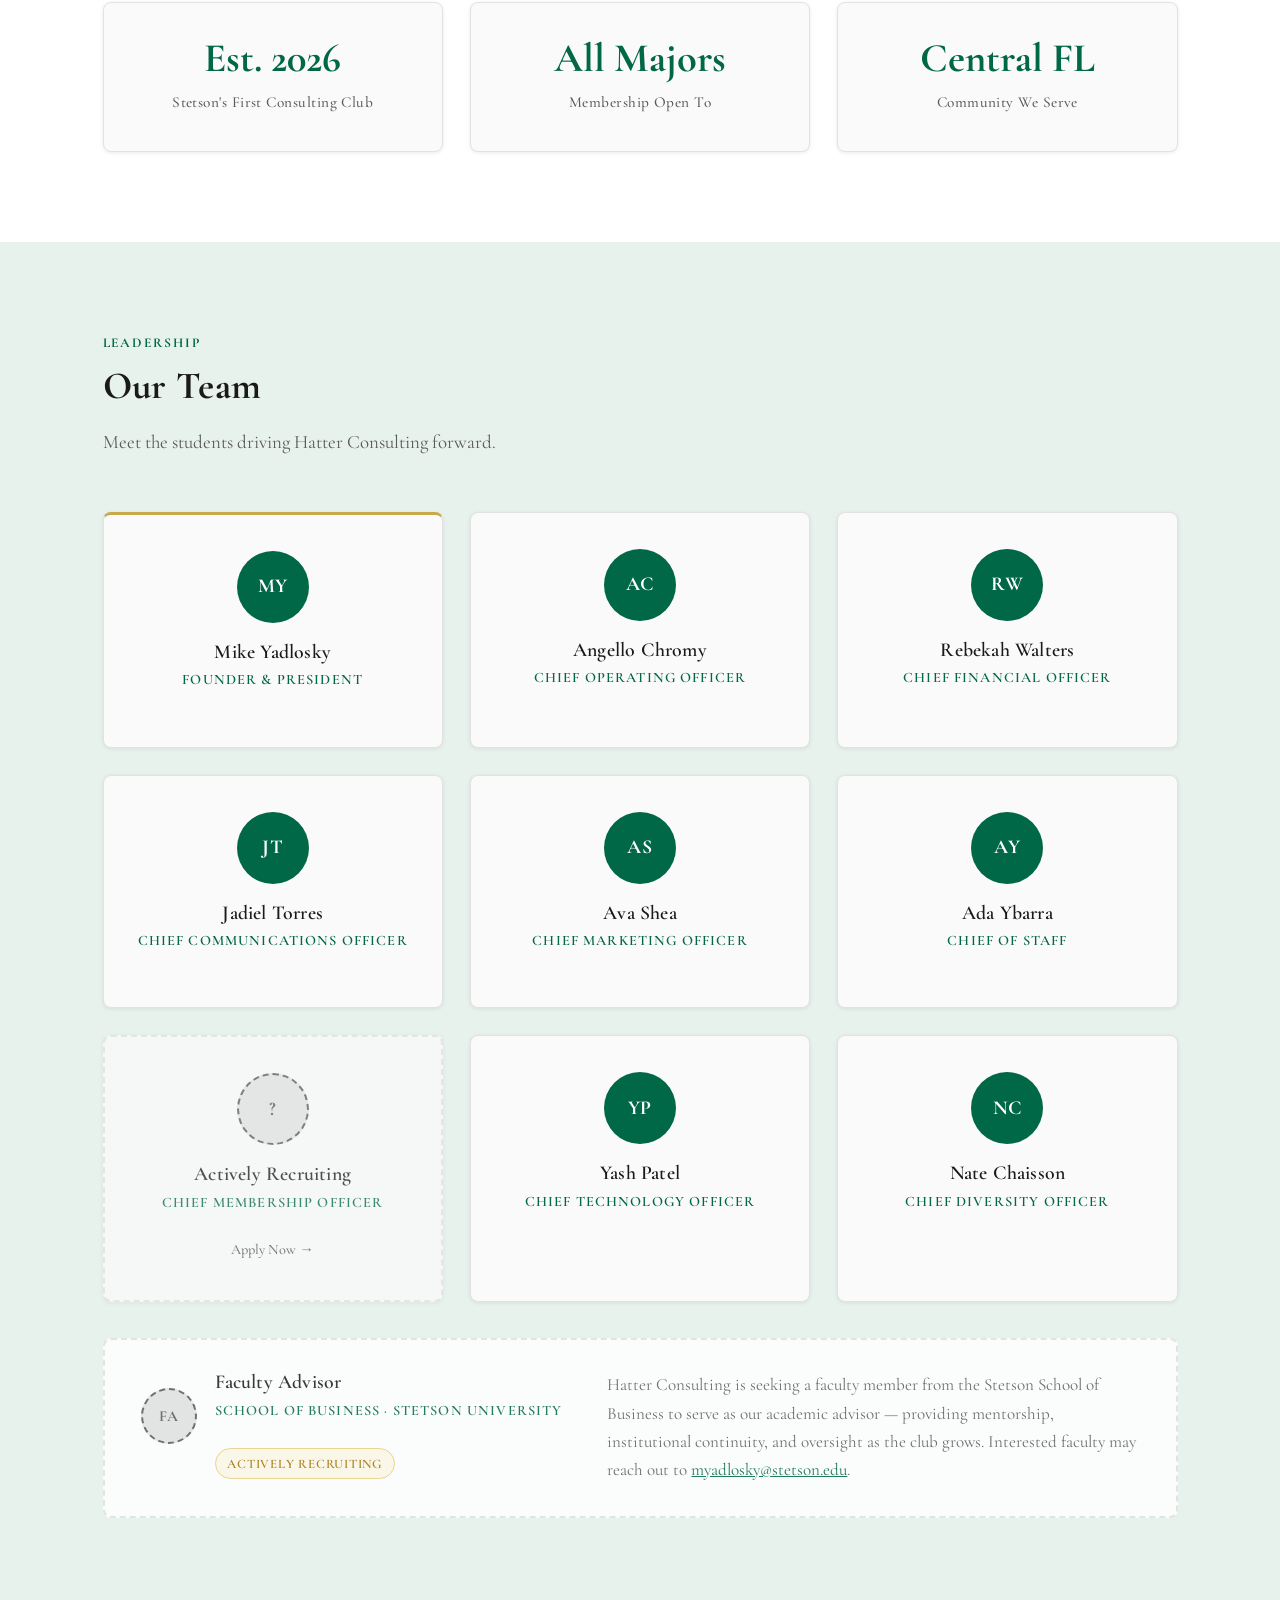
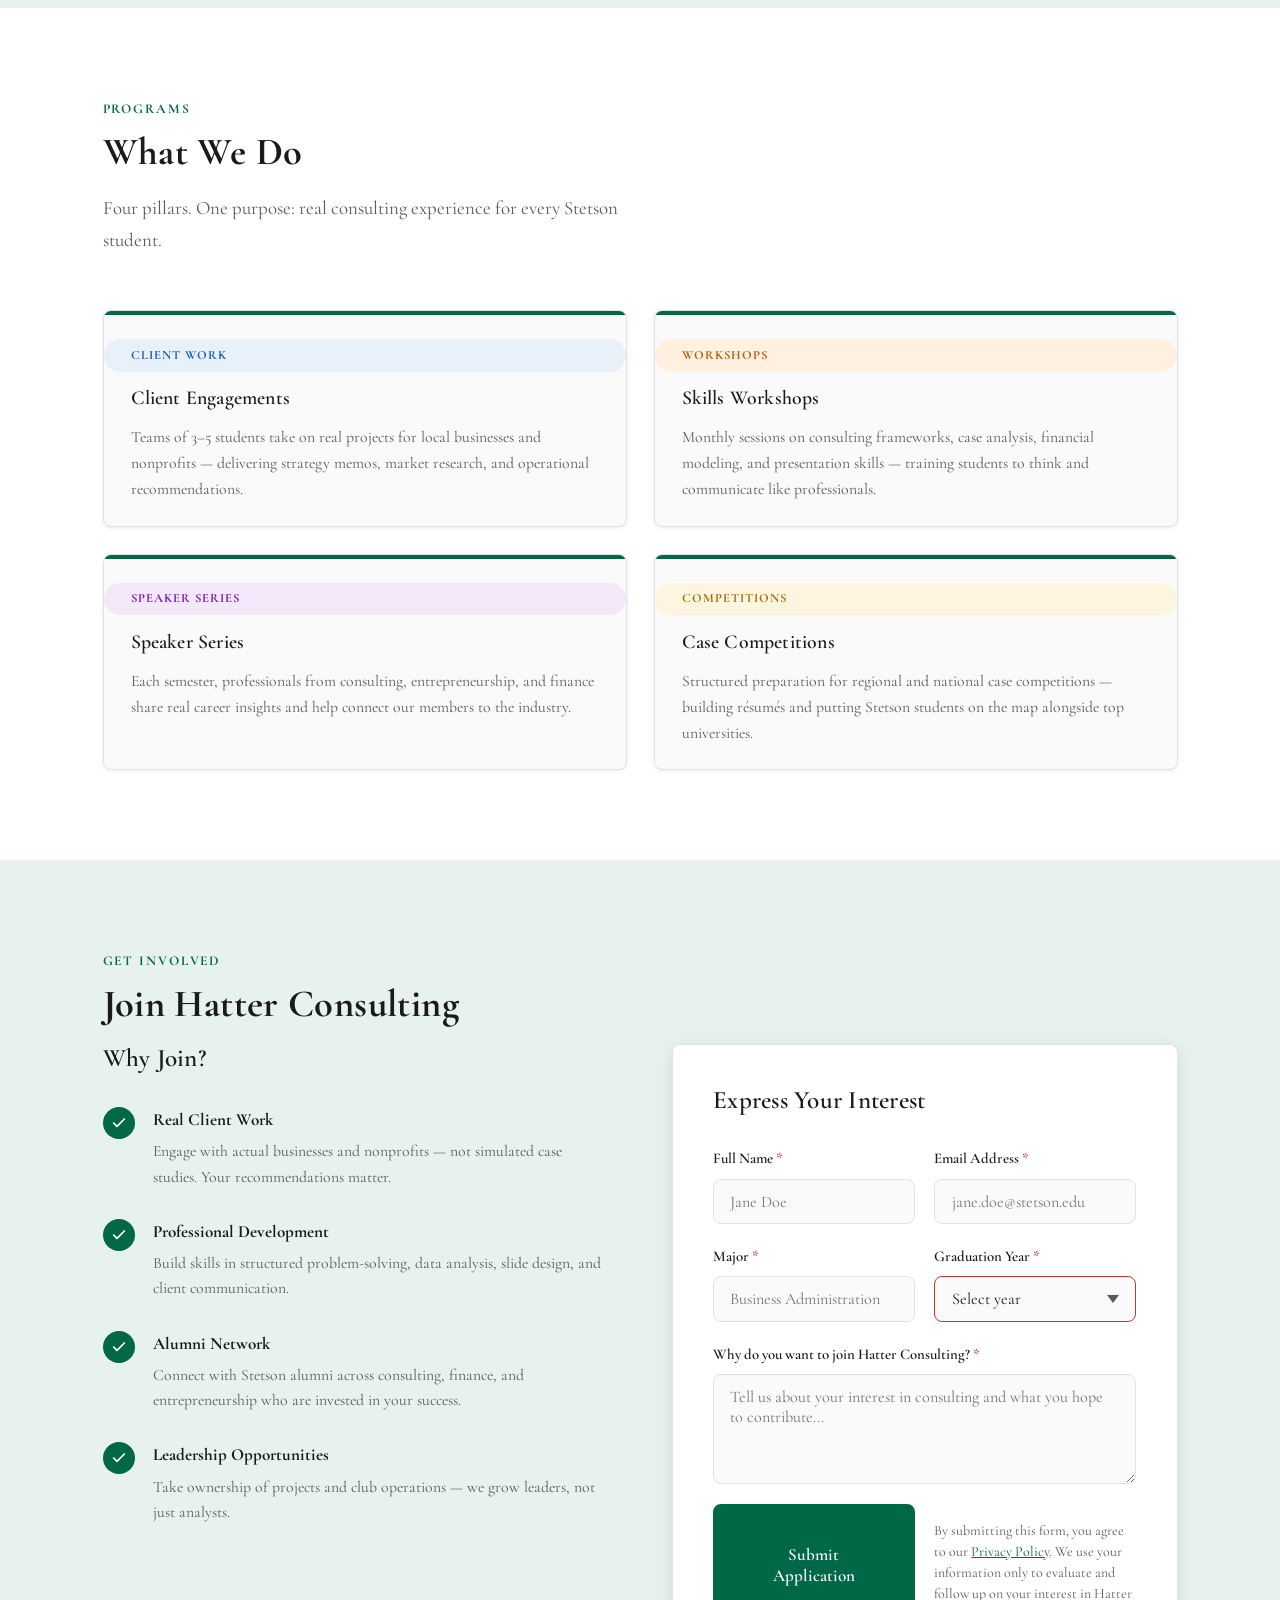
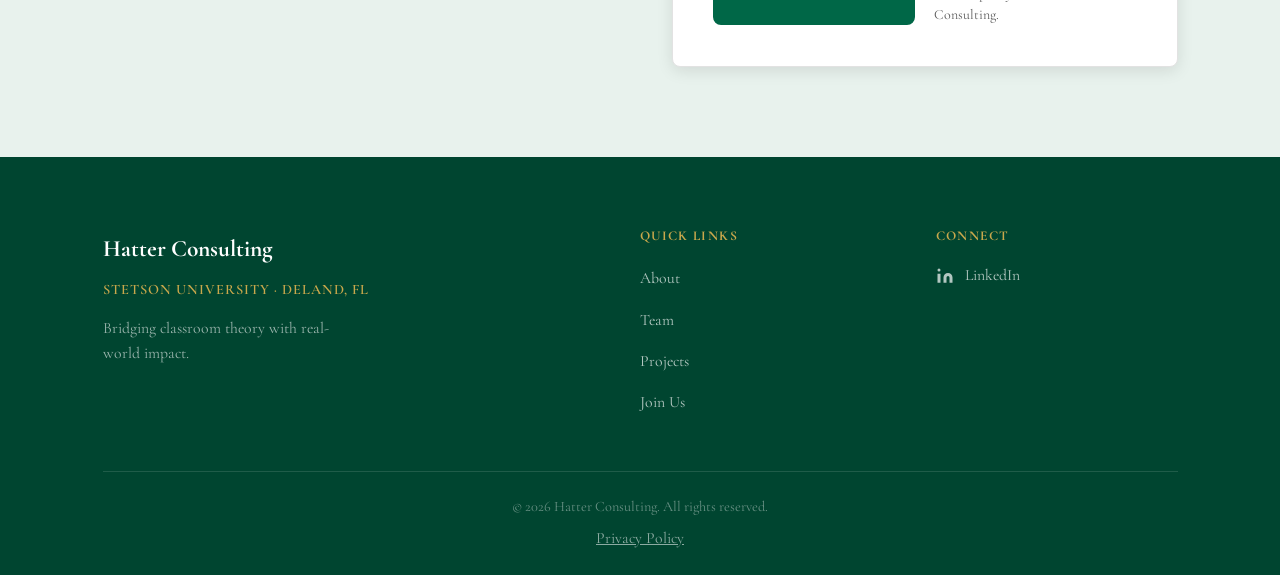
==== commit a4c6bfe9: "Add privacy policy, form consent, and self-host fonts - New privacy.html: plain-language policy cove" ====
--- a/index.html
+++ b/index.html
@@ -5,9 +5,6 @@
   <meta name="viewport" content="width=device-width, initial-scale=1.0" />
   <title>Hatter Consulting | Stetson University</title>
   <meta name="description" content="Hatter Consulting is Stetson University's first undergraduate consulting club, bridging classroom theory with real-world business challenges." />
-  <link rel="preconnect" href="https://fonts.googleapis.com" />
-  <link rel="preconnect" href="https://fonts.gstatic.com" crossorigin />
-  <link href="https://fonts.googleapis.com/css2?family=Cormorant+Garamond:ital,wght@0,300;0,400;0,500;0,600;0,700;1,400;1,600&display=swap" rel="stylesheet" />
   <link rel="stylesheet" href="styles.css" />
 </head>
 <body>
@@ -343,6 +340,7 @@
               </div>
 
               <button type="submit" class="btn btn--green btn--full">Submit Application</button>
+              <p class="form-consent">By submitting this form, you agree to our <a href="privacy.html">Privacy Policy</a>. We use your information only to evaluate and follow up on your interest in Hatter Consulting.</p>
             </form>
           </div>
 
@@ -391,6 +389,7 @@
 
       <div class="footer-bottom">
         <p>&copy; 2026 Hatter Consulting. All rights reserved.</p>
+        <p class="footer-legal"><a href="privacy.html" class="footer-link">Privacy Policy</a></p>
       </div>
     </div>
   </footer>
--- a/styles.css
+++ b/styles.css
@@ -1,3 +1,57 @@
+/* =============================================
+   SELF-HOSTED FONTS — Cormorant Garamond (Latin)
+   Served locally so no visitor data is sent to Google.
+   ============================================= */
+/* latin 400 italic */
+@font-face {
+  font-family: 'Cormorant Garamond';
+  font-style: italic;
+  font-weight: 400;
+  font-display: swap;
+  src: url('fonts/cormorant-400-italic.woff2') format('woff2');
+  unicode-range: U+0000-00FF, U+0131, U+0152-0153, U+02BB-02BC, U+02C6, U+02DA, U+02DC, U+0304, U+0308, U+0329, U+2000-206F, U+20AC, U+2122, U+2191, U+2193, U+2212, U+2215, U+FEFF, U+FFFD;
+}
+
+/* latin 400 */
+@font-face {
+  font-family: 'Cormorant Garamond';
+  font-style: normal;
+  font-weight: 400;
+  font-display: swap;
+  src: url('fonts/cormorant-400.woff2') format('woff2');
+  unicode-range: U+0000-00FF, U+0131, U+0152-0153, U+02BB-02BC, U+02C6, U+02DA, U+02DC, U+0304, U+0308, U+0329, U+2000-206F, U+20AC, U+2122, U+2191, U+2193, U+2212, U+2215, U+FEFF, U+FFFD;
+}
+
+/* latin 500 */
+@font-face {
+  font-family: 'Cormorant Garamond';
+  font-style: normal;
+  font-weight: 500;
+  font-display: swap;
+  src: url('fonts/cormorant-500.woff2') format('woff2');
+  unicode-range: U+0000-00FF, U+0131, U+0152-0153, U+02BB-02BC, U+02C6, U+02DA, U+02DC, U+0304, U+0308, U+0329, U+2000-206F, U+20AC, U+2122, U+2191, U+2193, U+2212, U+2215, U+FEFF, U+FFFD;
+}
+
+/* latin 600 */
+@font-face {
+  font-family: 'Cormorant Garamond';
+  font-style: normal;
+  font-weight: 600;
+  font-display: swap;
+  src: url('fonts/cormorant-600.woff2') format('woff2');
+  unicode-range: U+0000-00FF, U+0131, U+0152-0153, U+02BB-02BC, U+02C6, U+02DA, U+02DC, U+0304, U+0308, U+0329, U+2000-206F, U+20AC, U+2122, U+2191, U+2193, U+2212, U+2215, U+FEFF, U+FFFD;
+}
+
+/* latin 700 */
+@font-face {
+  font-family: 'Cormorant Garamond';
+  font-style: normal;
+  font-weight: 700;
+  font-display: swap;
+  src: url('fonts/cormorant-700.woff2') format('woff2');
+  unicode-range: U+0000-00FF, U+0131, U+0152-0153, U+02BB-02BC, U+02C6, U+02DA, U+02DC, U+0304, U+0308, U+0329, U+2000-206F, U+20AC, U+2122, U+2191, U+2193, U+2212, U+2215, U+FEFF, U+FFFD;
+}
+
 /* =============================================
    HATTER CONSULTING — styles.css
    Color palette:
@@ -130,11 +184,11 @@
 
 .btn--outline {
   background: transparent;
-  border-color: #ffffff;
-  color: #ffffff;
+  border-color: var(--green);
+  color: var(--green);
 }
 .btn--outline:hover {
-  background: rgba(255,255,255,0.15);
+  background: var(--green-light);
   transform: translateY(-2px);
 }
 
@@ -176,6 +230,7 @@
   right: 0;
   z-index: 1000;
   height: var(--nav-height);
+  background: #f7f7f7;
   transition: background var(--transition), box-shadow var(--transition);
 }
 
@@ -206,15 +261,6 @@
   height: 44px;
   width: auto;
   flex-shrink: 0;
-  border-radius: 4px;
-  background: rgba(255,255,255,0.92);
-  padding: 3px 6px;
-  transition: background var(--transition);
-}
-
-.site-header.scrolled .nav-logo {
-  background: transparent;
-  padding: 0;
 }
 
 .brand-text {
@@ -227,11 +273,6 @@
   font-family: 'Cormorant Garamond', Georgia, serif;
   font-size: 1.2rem;
   font-weight: 700;
-  color: #ffffff;
-  transition: color var(--transition);
-}
-
-.site-header.scrolled .brand-name {
   color: var(--green);
 }
 
@@ -241,11 +282,6 @@
   font-weight: 500;
   letter-spacing: 0.08em;
   text-transform: uppercase;
-  color: rgba(255,255,255,0.75);
-  transition: color var(--transition);
-}
-
-.site-header.scrolled .brand-tagline {
   color: var(--text-muted);
 }
 
@@ -259,7 +295,7 @@
   font-family: 'Cormorant Garamond', Georgia, serif;
   font-size: 0.875rem;
   font-weight: 500;
-  color: rgba(255,255,255,0.9);
+  color: var(--text);
   padding: 0.45rem 0.85rem;
   border-radius: var(--radius);
   transition: color var(--transition), background var(--transition);
@@ -267,15 +303,6 @@
 }
 
 .nav-link:hover {
-  color: #ffffff;
-  background: rgba(255,255,255,0.12);
-}
-
-.site-header.scrolled .nav-link {
-  color: var(--text);
-}
-
-.site-header.scrolled .nav-link:hover {
   color: var(--green);
   background: var(--green-light);
 }
@@ -306,10 +333,6 @@
 }
 
 .hamburger:hover {
-  background: rgba(255,255,255,0.12);
-}
-
-.site-header.scrolled .hamburger:hover {
   background: var(--green-light);
 }
 
@@ -317,13 +340,9 @@
   display: block;
   width: 22px;
   height: 2px;
-  background: #ffffff;
+  background: var(--text);
   border-radius: 2px;
-  transition: transform var(--transition), opacity var(--transition), background var(--transition);
-}
-
-.site-header.scrolled .bar {
-  background: var(--text);
+  transition: transform var(--transition), opacity var(--transition);
 }
 
 .hamburger.open .bar:nth-child(1) {
@@ -345,13 +364,14 @@
   align-items: center;
   justify-content: center;
   position: relative;
-  background: linear-gradient(155deg, var(--green) 0%, var(--green-mid) 45%, #a8d5be 85%, #ffffff 100%);
+  background: #f7f7f7;
   overflow: hidden;
   padding: calc(var(--nav-height) + 2rem) 1.25rem 4rem;
   text-align: center;
-}
-
-/* Decorative background shapes */
+  border-bottom: 1px solid var(--border);
+}
+
+/* Subtle decorative circles */
 .hero::before {
   content: '';
   position: absolute;
@@ -359,7 +379,7 @@
   right: -5%;
   width: 480px;
   height: 480px;
-  background: rgba(255,255,255,0.05);
+  background: rgba(0,103,71,0.04);
   border-radius: 50%;
   pointer-events: none;
 }
@@ -371,7 +391,7 @@
   left: -6%;
   width: 360px;
   height: 360px;
-  background: rgba(0,69,48,0.25);
+  background: rgba(0,103,71,0.04);
   border-radius: 50%;
   pointer-events: none;
 }
@@ -389,22 +409,21 @@
   font-weight: 700;
   letter-spacing: 0.15em;
   text-transform: uppercase;
-  color: rgba(255,255,255,0.75);
+  color: var(--green);
   margin-bottom: 1.25rem;
 }
 
 .hero-headline {
   font-size: clamp(2.5rem, 6vw, 4.25rem);
   font-weight: 700;
-  color: #ffffff;
+  color: var(--text);
   margin-bottom: 1.25rem;
   line-height: 1.1;
-  text-shadow: 0 2px 12px rgba(0,0,0,0.15);
 }
 
 .hero-sub {
   font-size: clamp(1rem, 2vw, 1.2rem);
-  color: rgba(255,255,255,0.88);
+  color: var(--text-muted);
   max-width: 560px;
   margin: 0 auto 2.5rem;
   line-height: 1.7;
@@ -430,7 +449,7 @@
   display: block;
   width: 24px;
   height: 24px;
-  border-right: 2px solid rgba(255,255,255,0.6);
+  border-right: 2px solid rgba(0,103,71,0.5);
   border-bottom: 2px solid rgba(255,255,255,0.6);
   transform: rotate(45deg);
   animation: bounce 1.6s infinite;
@@ -1063,6 +1082,95 @@
   text-align: center;
   font-size: 0.8rem;
   color: rgba(255,255,255,0.4);
+}
+
+.footer-legal {
+  margin-top: 0.35rem;
+}
+
+.footer-legal a {
+  color: rgba(255,255,255,0.55);
+  text-decoration: underline;
+}
+
+.footer-legal a:hover {
+  color: rgba(255,255,255,0.85);
+}
+
+.footer-bottom--single {
+  border-top: none;
+}
+
+/* ---- Form consent line ---- */
+.form-consent {
+  margin-top: 0.9rem;
+  font-size: 0.78rem;
+  line-height: 1.5;
+  color: var(--text-muted);
+}
+
+.form-consent a {
+  color: var(--green);
+  text-decoration: underline;
+}
+
+/* =============================================
+   LEGAL PAGE (privacy.html)
+   ============================================= */
+.legal-page {
+  padding-top: calc(var(--nav-height) + 3rem);
+}
+
+.container--narrow {
+  max-width: 760px;
+}
+
+.legal-page p {
+  margin-bottom: 1.1rem;
+  color: var(--text);
+}
+
+.legal-updated {
+  color: var(--text-muted);
+  font-style: italic;
+  margin-bottom: 2rem !important;
+}
+
+.legal-heading {
+  font-size: 1.5rem;
+  color: var(--green);
+  margin: 2.25rem 0 0.85rem;
+}
+
+.legal-list {
+  list-style: disc;
+  padding-left: 1.5rem;
+  margin-bottom: 1.1rem;
+}
+
+.legal-list li {
+  margin-bottom: 0.4rem;
+}
+
+.legal-page a {
+  color: var(--green);
+  text-decoration: underline;
+}
+
+.legal-contact {
+  padding: 1.25rem 1.5rem;
+  background: var(--green-light);
+  border-radius: var(--radius);
+  line-height: 1.8;
+}
+
+.legal-disclaimer {
+  margin-top: 2.5rem !important;
+  padding-top: 1.5rem;
+  border-top: 1px solid var(--border);
+  font-size: 0.85rem;
+  color: var(--text-muted);
+  font-style: italic;
 }
 
 /* =============================================
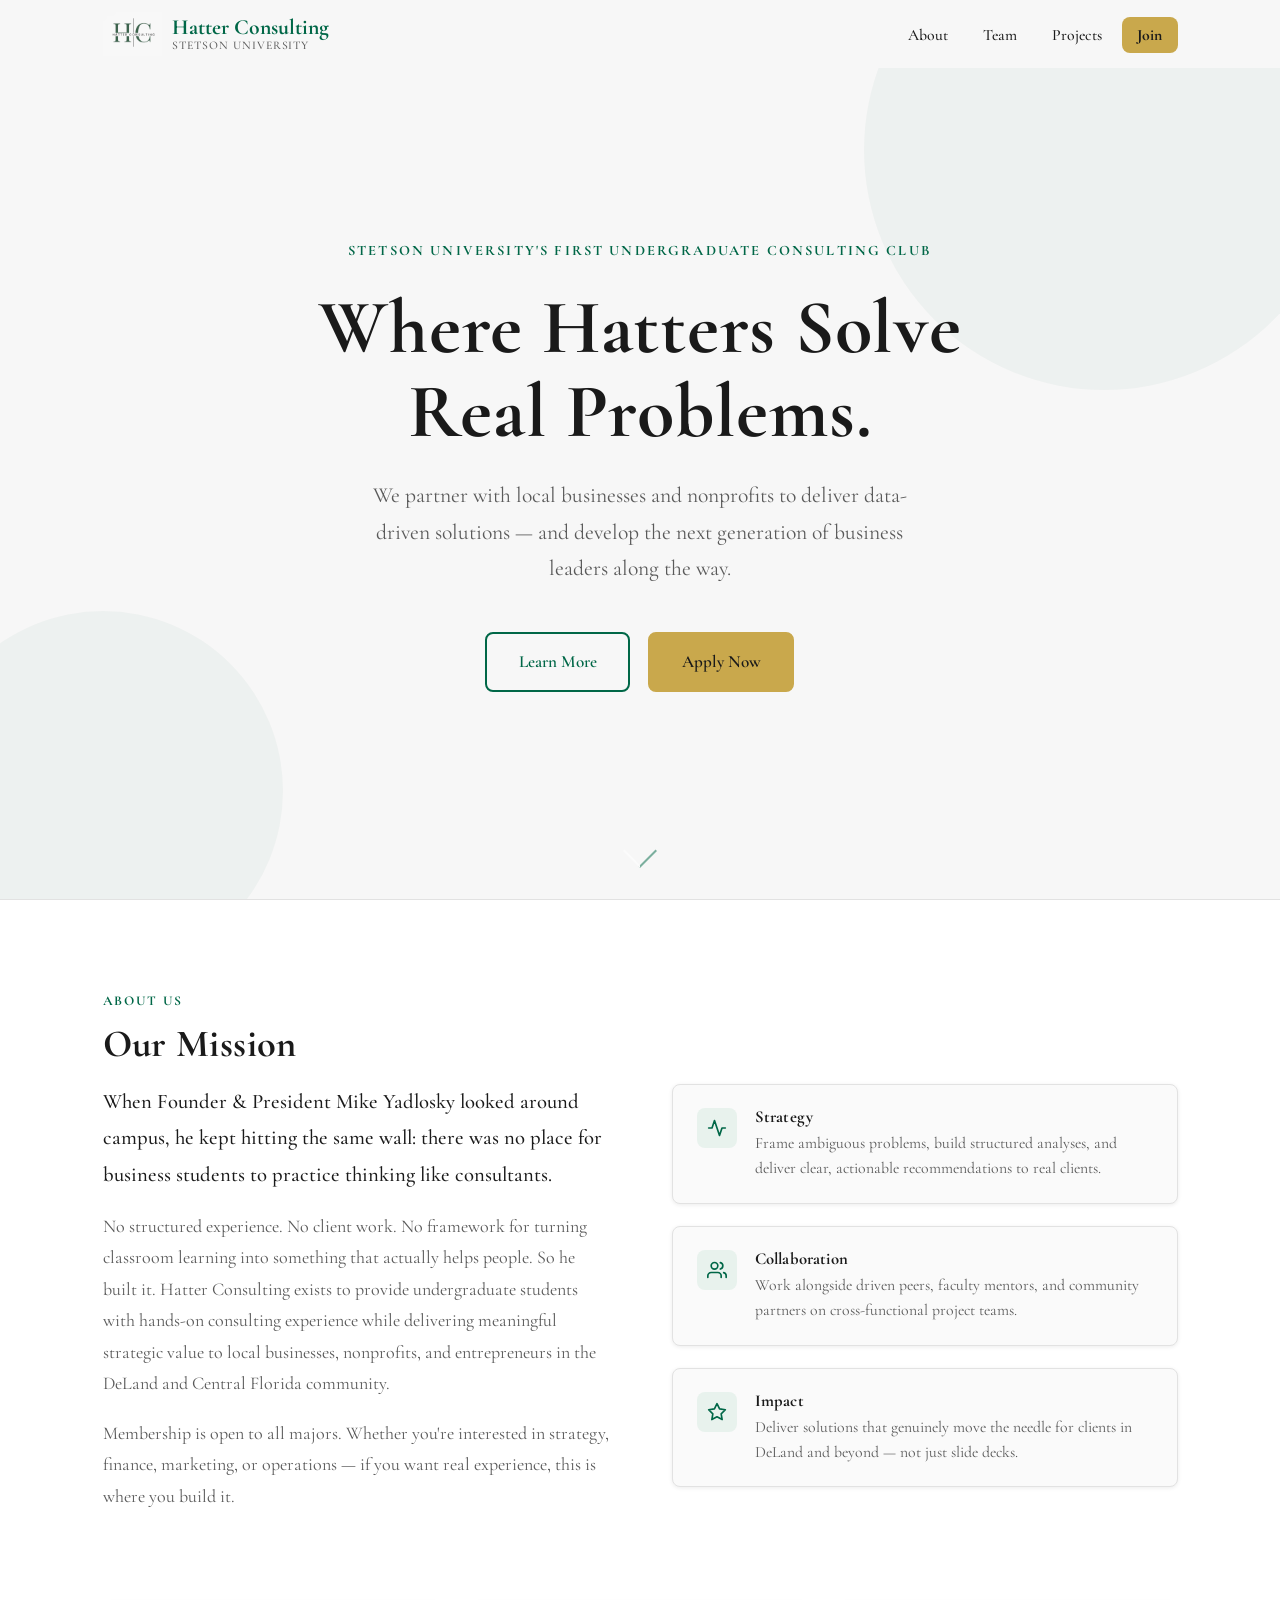
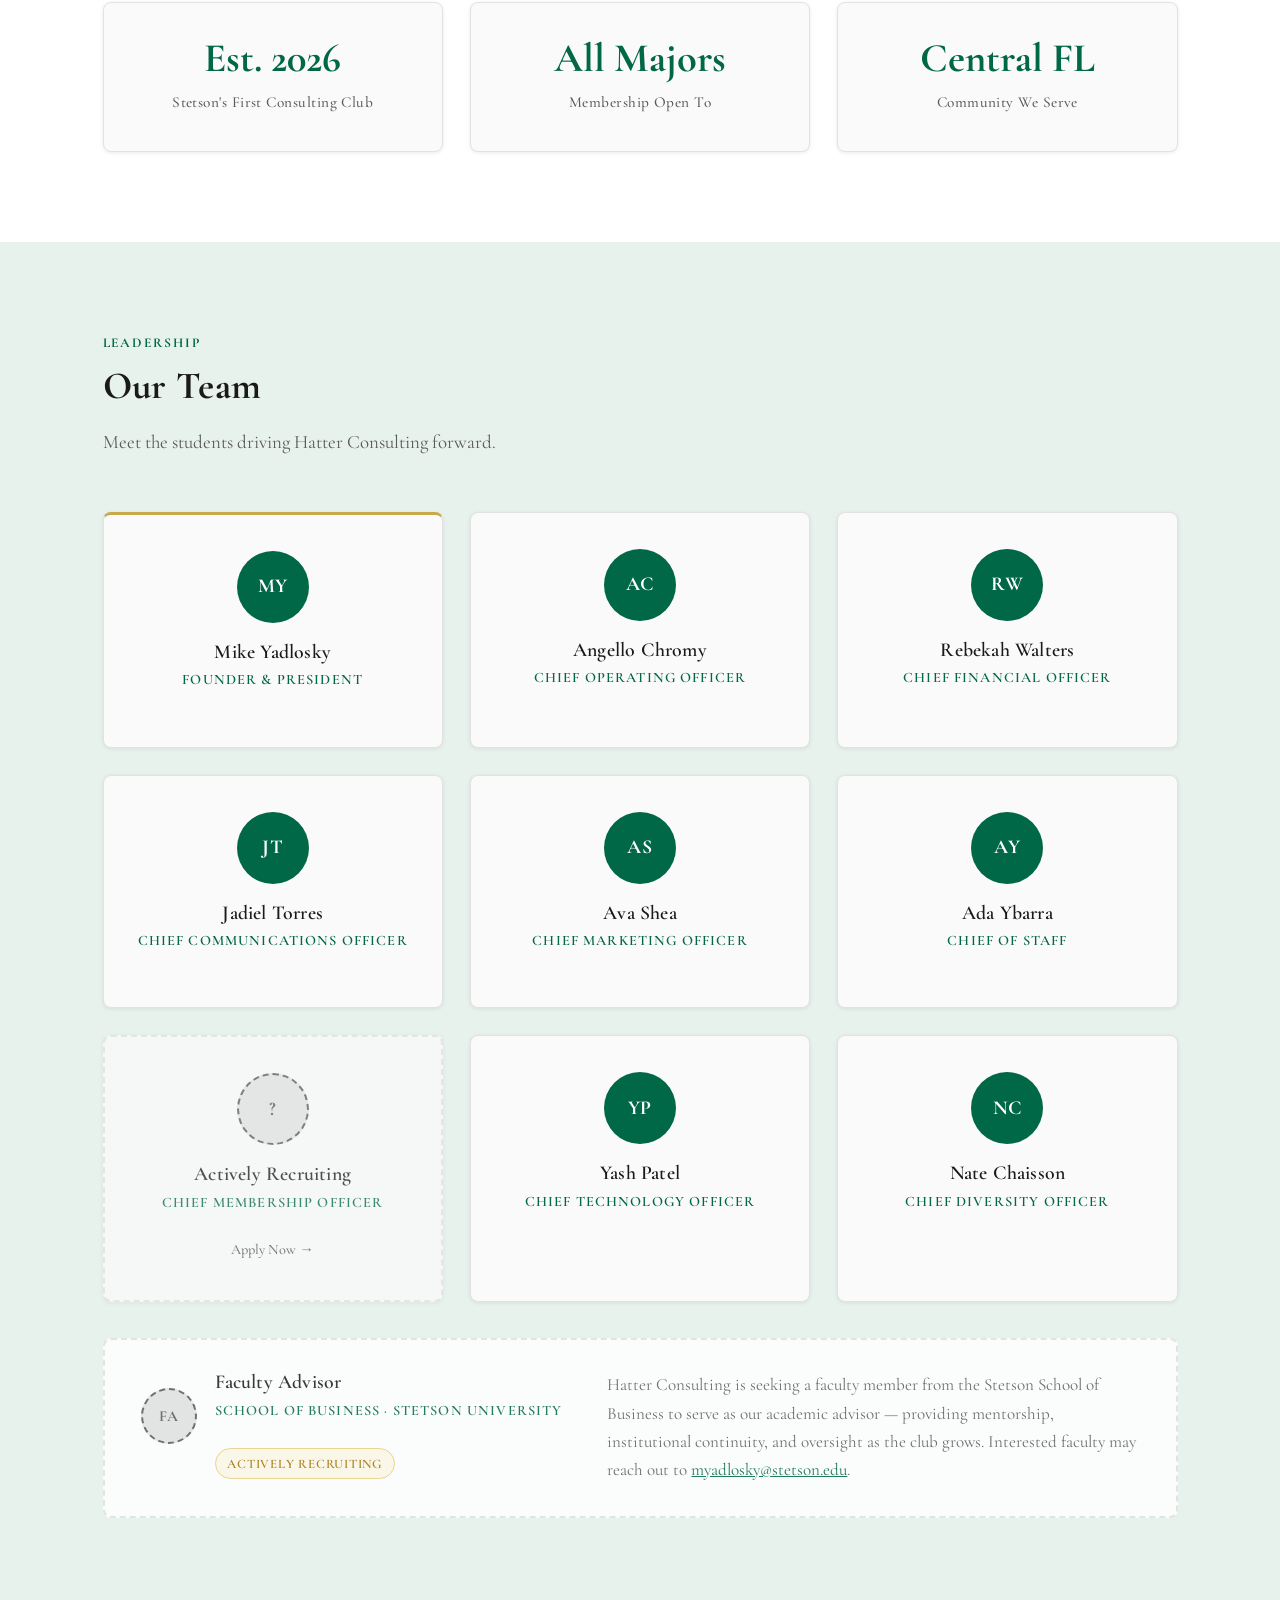
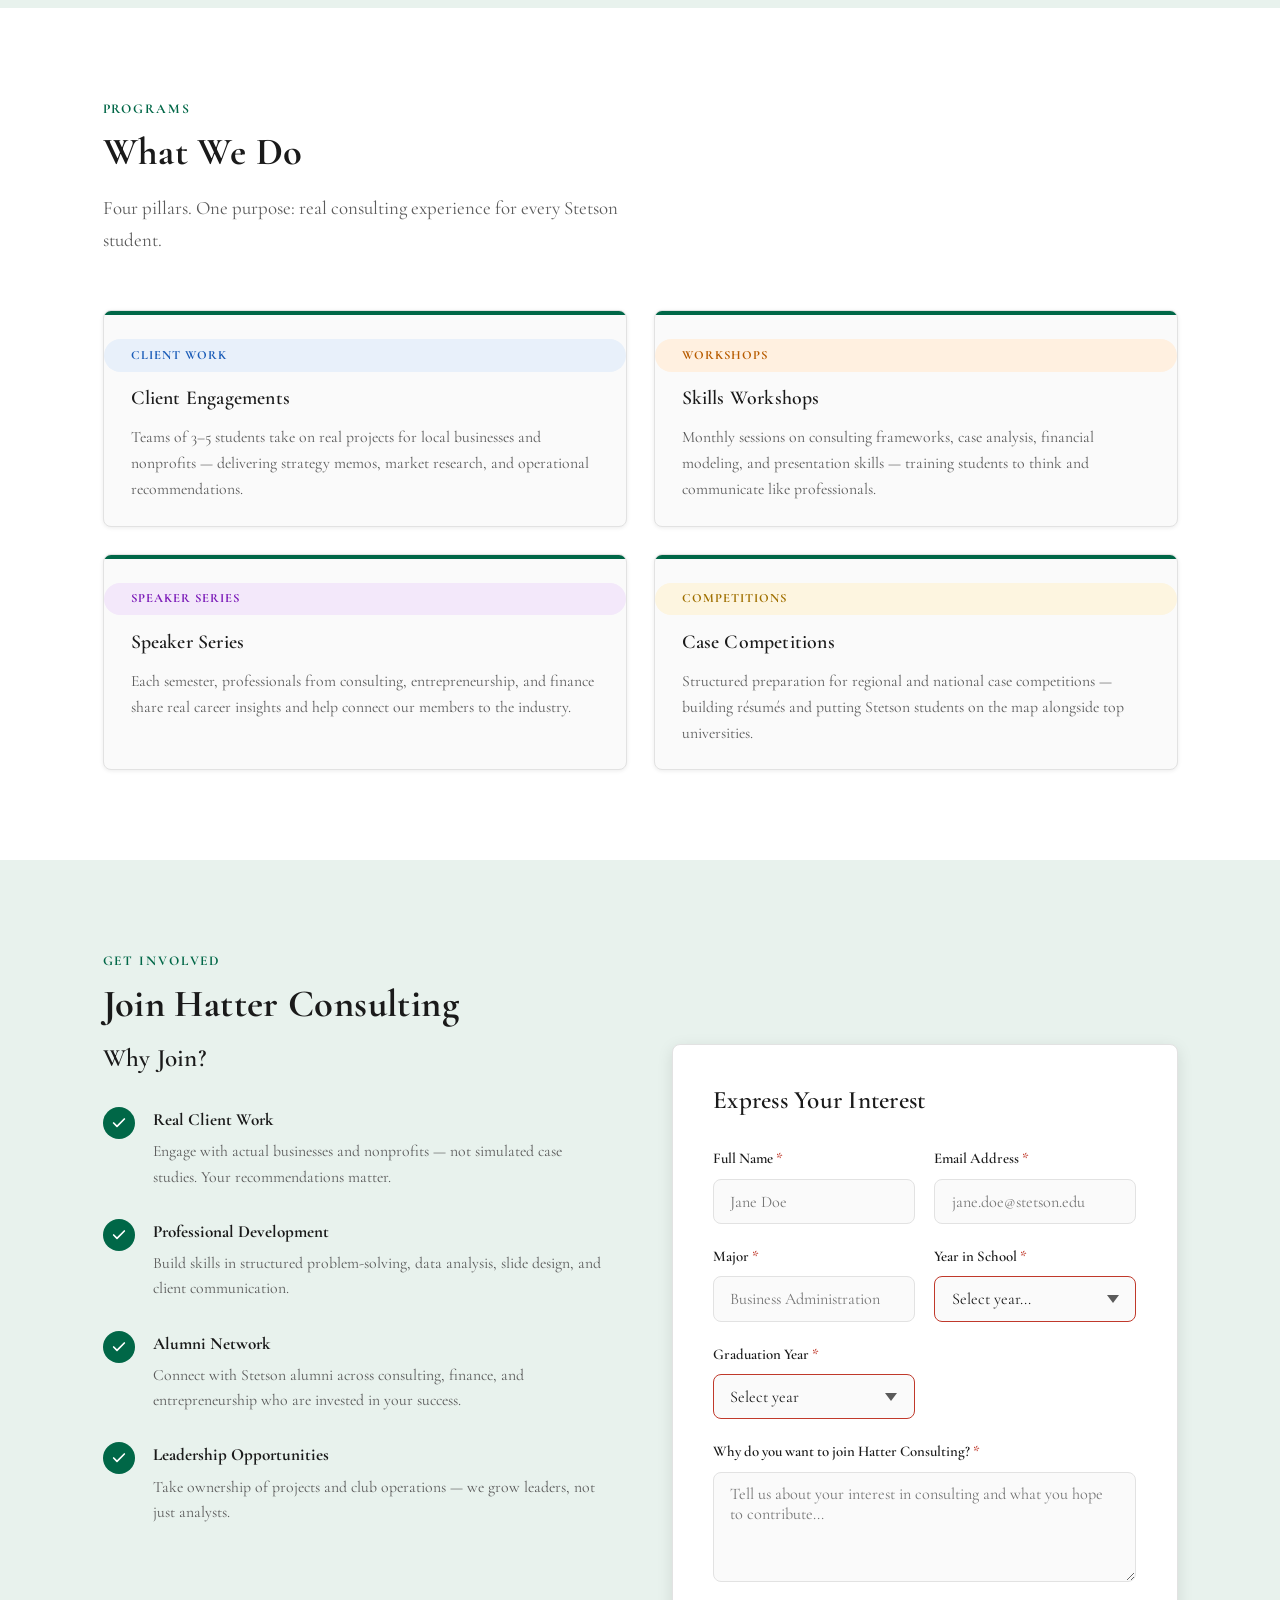
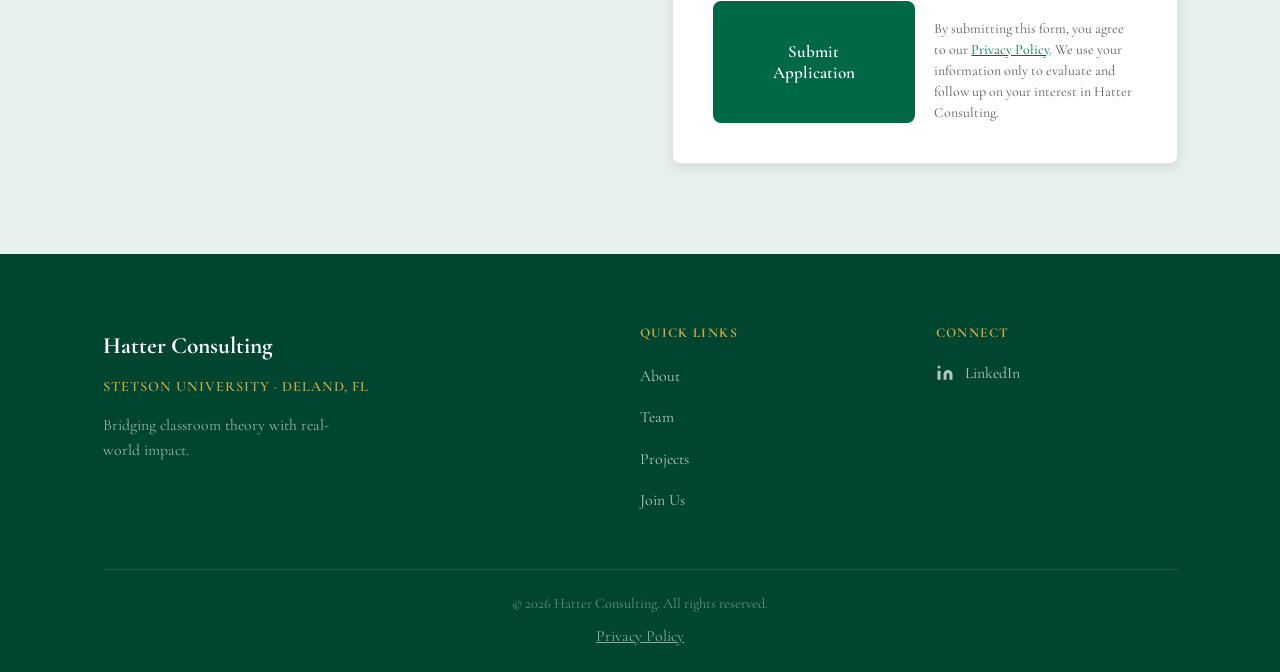
==== commit c8f0a255: "Add Year in School field to interest form" ====
--- a/index.html
+++ b/index.html
@@ -305,11 +305,18 @@
 
           <div class="join-form-wrapper">
             <h3 class="join-sub-heading">Express Your Interest</h3>
-            <form class="join-form" id="join-form" novalidate>
+            <form class="join-form" id="join-form" action="https://formsubmit.co/myadlosky@stetson.edu" method="POST" novalidate>
+
+              <!-- FormSubmit configuration -->
+              <input type="hidden" name="_subject" value="New Hatter Consulting Interest Form Submission" />
+              <input type="hidden" name="_template" value="table" />
+              <input type="hidden" name="_captcha" value="false" />
+              <!-- Honeypot: bots fill this, humans don't; FormSubmit drops those silently -->
+              <input type="text" name="_honey" style="display:none" tabindex="-1" autocomplete="off" aria-hidden="true" />
 
               <div class="form-group">
                 <label for="full-name" class="form-label">Full Name <span class="required" aria-hidden="true">*</span></label>
-                <input type="text" id="full-name" name="full-name" class="form-input" placeholder="Jane Doe" required autocomplete="name" />
+                <input type="text" id="full-name" name="Full Name" class="form-input" placeholder="Jane Doe" required autocomplete="name" />
               </div>
 
               <div class="form-group">
@@ -319,12 +326,22 @@
 
               <div class="form-group">
                 <label for="major" class="form-label">Major <span class="required" aria-hidden="true">*</span></label>
-                <input type="text" id="major" name="major" class="form-input" placeholder="Business Administration" required />
+                <input type="text" id="major" name="Major" class="form-input" placeholder="Business Administration" required />
               </div>
 
               <div class="form-group">
+  <label for="year-in-school" class="form-label">Year in School <span class="required" aria-hidden="true">*</span></label>
+  <select id="year-in-school" name="Year in School" class="form-select" required>
+    <option value="" disabled selected>Select year...</option>
+    <option value="Freshman">Freshman</option>
+    <option value="Sophomore">Sophomore</option>
+    <option value="Junior">Junior</option>
+    <option value="Senior">Senior</option>
+  </select>
+</div>
+<div class="form-group">
                 <label for="grad-year" class="form-label">Graduation Year <span class="required" aria-hidden="true">*</span></label>
-                <select id="grad-year" name="grad-year" class="form-select" required>
+                <select id="grad-year" name="Graduation Year" class="form-select" required>
                   <option value="" disabled selected>Select year</option>
                   <option value="2025">2025</option>
                   <option value="2026">2026</option>
@@ -336,7 +353,7 @@
 
               <div class="form-group form-group--full">
                 <label for="why-join" class="form-label">Why do you want to join Hatter Consulting? <span class="required" aria-hidden="true">*</span></label>
-                <textarea id="why-join" name="why-join" class="form-textarea" rows="4" placeholder="Tell us about your interest in consulting and what you hope to contribute..." required></textarea>
+                <textarea id="why-join" name="Why Join" class="form-textarea" rows="4" placeholder="Tell us about your interest in consulting and what you hope to contribute..." required></textarea>
               </div>
 
               <button type="submit" class="btn btn--green btn--full">Submit Application</button>
